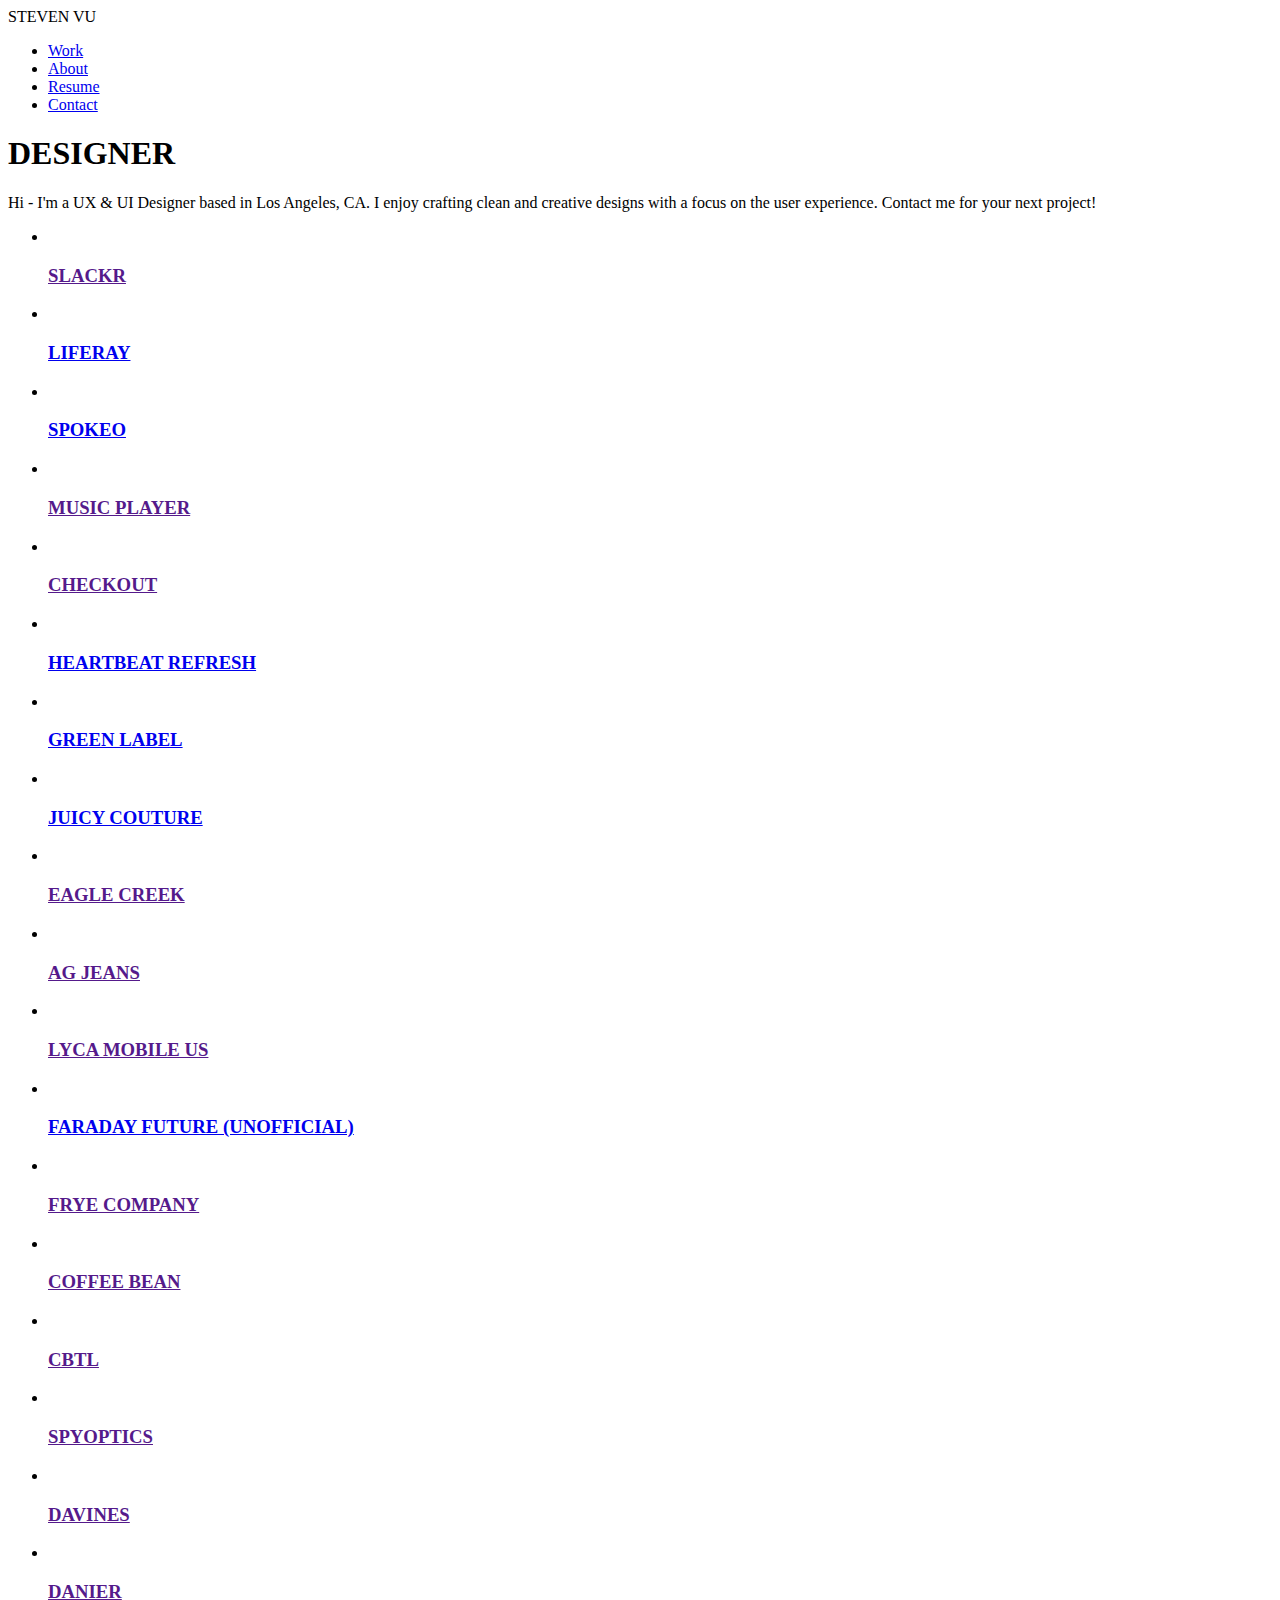
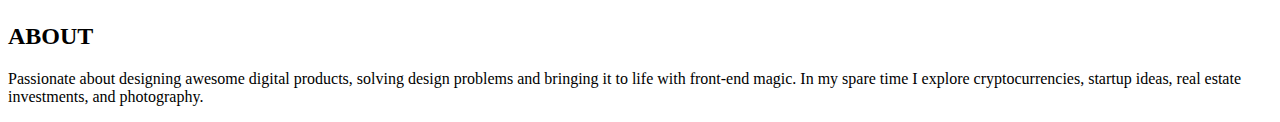
==== index.html @ 827d80be "Create index.html" ====
<!DOCTYPE html>
<html>

<head>
    <title>Steven Vu | Portfolio | Product Designer</title>
    <meta name="viewport" content="width=device-width">
    <link rel="stylesheet" href="css/normalize.css">
    <link rel="stylesheet" href="css/main.css">
    <!-- <link rel="stylesheet" href="less/main.less"> -->
    <link rel="stylesheet" href="https://maxcdn.bootstrapcdn.com/font-awesome/4.6.1/css/font-awesome.min.css">
    <link href="https://fonts.googleapis.com/css?family=Roboto:100,300,400,500,700" rel="stylesheet">
</head>

<body>
    <div class="wrapper container">
        <div id="header-wrap">
            <div class="logo">
                STEVEN VU
            </div>
            <div class="nav-icon">
                <span></span>
            </div>
            <nav>
                <ul>
                    <li><a href="#work" data-title="work">Work</a></li>
                    <li><a href="#about" data-title="about">About</a></li>
                    <li><a href="/StevenVu_Resume.pdf" target="_blank">Resume</a></li>
                    <li><a href="mailto:stevevu79@gmail.com?Subject=Hello">Contact</a></li>

                </ul>
            </nav>
        </div>
        <div id="intro" class="container">
            <div class="intro-wrapper">
                <div class="intro-text">
                    <h1 class="animated-delay fadeInDown">DESIGNER</h1>
                    <p class="animated-delay fadeInUp">Hi - I'm a UX & UI Designer based in Los Angeles, CA. I enjoy crafting clean and creative designs with a focus on the user experience. Contact me for your next project!</p>
                </div>
            </div>
        </div>
        <div id="work" class="container">
            <ul class="work-list">
              <li>
                  <a href="" data-client="SLACKR" data-work="UI CHALLENGE | LOGIN SCREEN" data-image="slackr" data-imagetype="jpg"><img src="http://stevenvu.com/images/thumb-slackr.jpg" alt="">
                      <div class="work-tint">

                          <div class="work-info">
                              <h3>SLACKR</h3>
                          </div>
                      </div>

                  </a>
              </li>
              <li>
                  <a href="#" data-client="ADMIN UI" data-work="UI CHALLENGE | ADMIN" data-image="liferay-ui" data-imagetype="jpg"><img src="http://stevenvu.com/images/thumb-liferay-ui.jpg" alt="">
                      <div class="work-tint">

                          <div class="work-info">
                              <h3>LIFERAY</h3>
                          </div>
                      </div>

                  </a>
              </li>
              <li>
                  <a href="#" data-client="SPOKEO PROTOTYPE" data-work="UI CHALLENGE | PROTOTYPE" data-image="Spokeo" data-imagetype="gif"><img src="http://stevenvu.com/images/thumb-spokeo.jpg" alt="">
                      <div class="work-tint">

                          <div class="work-info">
                              <h3>SPOKEO</h3>
                          </div>
                      </div>

                  </a>
              </li>

              <li>
                  <a href="" data-client="MUSIC PLAYER" data-work="UI CHALLENGE | MUSIC PLAYER" data-image="musicplayer" data-imagetype="png"><img src="http://stevenvu.com/images/thumb-musicplayer.jpg" alt="">
                      <div class="work-tint">

                          <div class="work-info">
                              <h3>MUSIC PLAYER</h3>
                          </div>
                      </div>

                  </a>
              </li>
              <li>
                  <a href="" data-client="CHECKOUT" data-work="UI CHALLENGE | CHECKOUT" data-image="checkout" data-imagetype="png"><img src="http://stevenvu.com/images/thumb-checkout.jpg" alt="">
                      <div class="work-tint">

                          <div class="work-info">
                              <h3>CHECKOUT</h3>
                          </div>
                      </div>

                  </a>
              </li>
              <li>
                  <a href="#" data-client="HEARTBEAT PROTOTYPE" data-work="UI | HEARTBEAT REFRESH" data-image="hart" data-imagetype="gif"><img src="http://stevenvu.com/images/thumb-hart.jpg" alt="">
                      <div class="work-tint">

                          <div class="work-info">
                              <h3>HEARTBEAT REFRESH</h3>
                          </div>
                      </div>

                  </a>
              </li>
              <li>
                  <a href="#" data-client="GREEN LABEL" data-work="USER EXPERIENCE | WEB DESIGN" data-image="greenlabel" data-imagetype="jpg"><img src="http://stevenvu.com/images/thumb-green-label.jpg" alt="">
                      <div class="work-tint">

                          <div class="work-info">
                              <h3>GREEN LABEL</h3>
                          </div>
                      </div>

                  </a>
              </li>
              <li>
                  <a href="#" data-client="JUICY COUTURE" data-work="USER EXPERIENCE | VISUAL DESIGN" data-image="jctr" data-imagetype="jpg"><img src="http://stevenvu.com/images/thumb-jctr.jpg" alt="">
                      <div class="work-tint">

                          <div class="work-info">
                              <h3>JUICY COUTURE</h3>
                          </div>
                      </div>

                  </a>
              </li>

              <li>
                  <a href="" data-client="EAGLE CREEK" data-work="UX/UI PRODUCT PAGE REDESIGN" data-image="eaglecreek" data-imagetype="png"><img src="http://stevenvu.com/images/thumb-eaglecreek.jpg" alt="">
                      <div class="work-tint">

                          <div class="work-info">
                              <h3>EAGLE CREEK</h3>
                          </div>
                      </div>

                  </a>
              </li>
              <li>
                  <a href="" data-client="AG JEANS" data-work="USER EXPERIENCE | WEB DESIGN" data-image="agjeans" data-imagetype="jpg"><img src="http://stevenvu.com/images/thumb-agjn.jpg" alt="">
                      <div class="work-tint">

                          <div class="work-info">
                              <h3>AG JEANS</h3>
                          </div>
                      </div>

                  </a>
              </li>


              <li>
                  <a href="" data-client="LYCA MOBILE US" data-work="COLLAB DESIGN AND BRANDING" data-image="lyca" data-imagetype="jpg"><img src="http://stevenvu.com/images/thumb-lyca.jpg" alt="">
                      <div class="work-tint">

                          <div class="work-info">
                              <h3>LYCA MOBILE US</h3>
                          </div>
                      </div>

                  </a>
              </li>


                <li>
                    <a href="#" data-client="FARADAY FUTURE (UNOFFICIAL)" data-work="LANDING PAGE DESIGN CONCEPT | FOR FUN" data-image="faraday" data-imagetype="jpg"><img src="http://stevenvu.com/images/thumb-faraday.jpg" alt="">
                        <div class="work-tint">

                            <div class="work-info">
                                <h3>FARADAY FUTURE (UNOFFICIAL)</h3>
                            </div>
                        </div>

                    </a>
                </li>

                <li>
                    <a href="" data-client="FRYE COMPANY" data-work="UX | RESPONISVE WEB DESIGN" data-image="frye" data-imagetype="jpg"><img src="http://stevenvu.com/images/thumb-frye.jpg" alt="">
                        <div class="work-tint">

                            <div class="work-info">
                                <h3>FRYE COMPANY</h3>
                            </div>
                        </div>

                    </a>
                </li>


                <li>
                    <a href="" data-client="COFFEE BEAN" data-work="DESIGN | FRONT END" data-image="coffeebean" data-imagetype="jpg"><img src="http://stevenvu.com/images/thumb-coffeebean.jpg" alt="">
                        <div class="work-tint">

                            <div class="work-info">
                                <h3>COFFEE BEAN</h3>
                            </div>
                        </div>

                    </a>
                </li>
                <li>
                    <a href="" data-client="CBTL" data-work="DESIGN | FRONT END" data-image="cbtl" data-imagetype="jpg"><img src="http://stevenvu.com/images/thumb-cbtl.jpg" alt="">
                        <div class="work-tint">

                            <div class="work-info">
                                <h3>CBTL</h3>
                            </div>
                        </div>

                    </a>
                </li>
                <li>
                    <a href="" data-client="SPYOPTICS" data-work="USER EXPERIENCE | WEB DESIGN" data-image="spyoptics" data-imagetype="jpg"><img src="http://stevenvu.com/images/thumb-spyoptics.jpg" alt="">
                        <div class="work-tint">

                            <div class="work-info">
                                <h3>SPYOPTICS</h3>
                            </div>
                        </div>

                    </a>
                </li>
                <li>
                    <a href="" data-client="DAVINES" data-work="VISUAL WEB DESIGN" data-image="dani" data-imagetype="jpg"><img src="http://stevenvu.com/images/thumb-dani.jpg" alt="">
                        <div class="work-tint">

                            <div class="work-info">
                                <h3>DAVINES</h3>
                            </div>
                        </div>

                    </a>
                </li>
                <li>
                    <a href="" data-client="DANIER" data-work="USER EXPERIENCE | WEB DESIGN" data-image="davi" data-imagetype="jpg"><img src="http://stevenvu.com/images/thumb-davi.jpg" alt="">
                        <div class="work-tint">

                            <div class="work-info">
                                <h3>DANIER</h3>
                            </div>
                        </div>

                    </a>
                </li>

                <!-- <li>
                    <a href="" data-client="VESTAL" data-work="WEB DESIGN" data-image="vestal" data-imagetype="jpg"><img src="http://stevenvu.com/images/thumb-vestal.jpg" alt="">
                        <div class="work-tint">

                            <div class="work-info">
                                <h3>VESTAL WATCH</h3>
                            </div>
                        </div>

                    </a>
                </li>
                <li>
                    <a href="" data-client="UMBRA" data-work="WEB DESIGN" data-image="umbra" data-imagetype="jpg"><img src="http://stevenvu.com/images/thumb-umbra.jpg" alt="">
                        <div class="work-tint">

                            <div class="work-info">
                                <h3>UMBRA</h3>
                            </div>
                        </div>

                    </a>
                </li> -->



            </ul>
        </div>
        <div class="clear"></div>
        <div id="about" class="container">

            <div class="about-text">
                <h2>ABOUT</h2>
                <p>Passionate about designing awesome digital products, solving design problems and bringing it to life with front-end magic. In my spare time I explore cryptocurrencies, startup ideas, real estate investments, and photography.</p>
            </div>


        </div>
        <!-- <div class="unicorn">
            <div class="design">
              <ul>
                  <li>Photoshop</li>
                  <li>Illustrator</li>
                  <li>UX / UI Design</li>
                  <li>Wireframe</li>
                  <li>Visual Design</li>
                  <li>Prototyping</li>
              </ul>
            </div>
            <div class="frontend">
              <ul>
                  <li>HTML</li>
                  <li>CSS / LESS</li>
                  <li>JQUERY</li>
                  <li>Bootstrap</li>
                  <li>Github Desktop</li>
                  <li>Prototyping</li>
              </ul>
            </div>

        </div> -->







    <!-- <div class="action-button">
       <a href=""><span></span></a>
       <div class="action-tool animated bounceInUp">
         <p>Say Hello</p>
         <form action="https://formspree.io/stevevu79@gmail.com"
              method="POST">
            <input type="text" name="name" placeholder="Your Name">
            <input type="email" name="_replyto" placeholder="Your Email">
            <textarea name="message" rows="8" cols="40"></textarea>
            <input type="submit" value="Send">
        </form>
       </div>
    </div> -->


    </div>

    <!-- <div class="work-overlay animated clearfix">
      <div class="close">
        <span></span>
      </div>
      <div class="wrapper">
        <div class="content">
          <h2>GREEN LABEL</h2>
          <p>USER EXPERIENCE | WEB DESIGN </p>
        </div>
        <div class="the-works">
          <img src="http://stevenvu.com/images/greenlabel.jpg">
        </div>
      </div>
    </div> -->

    <script type="text/javascript" src="https://code.jquery.com/jquery-1.12.0.min.js"></script>
    <script src="js/main.js" charset="utf-8"></script>
</body>

</html>
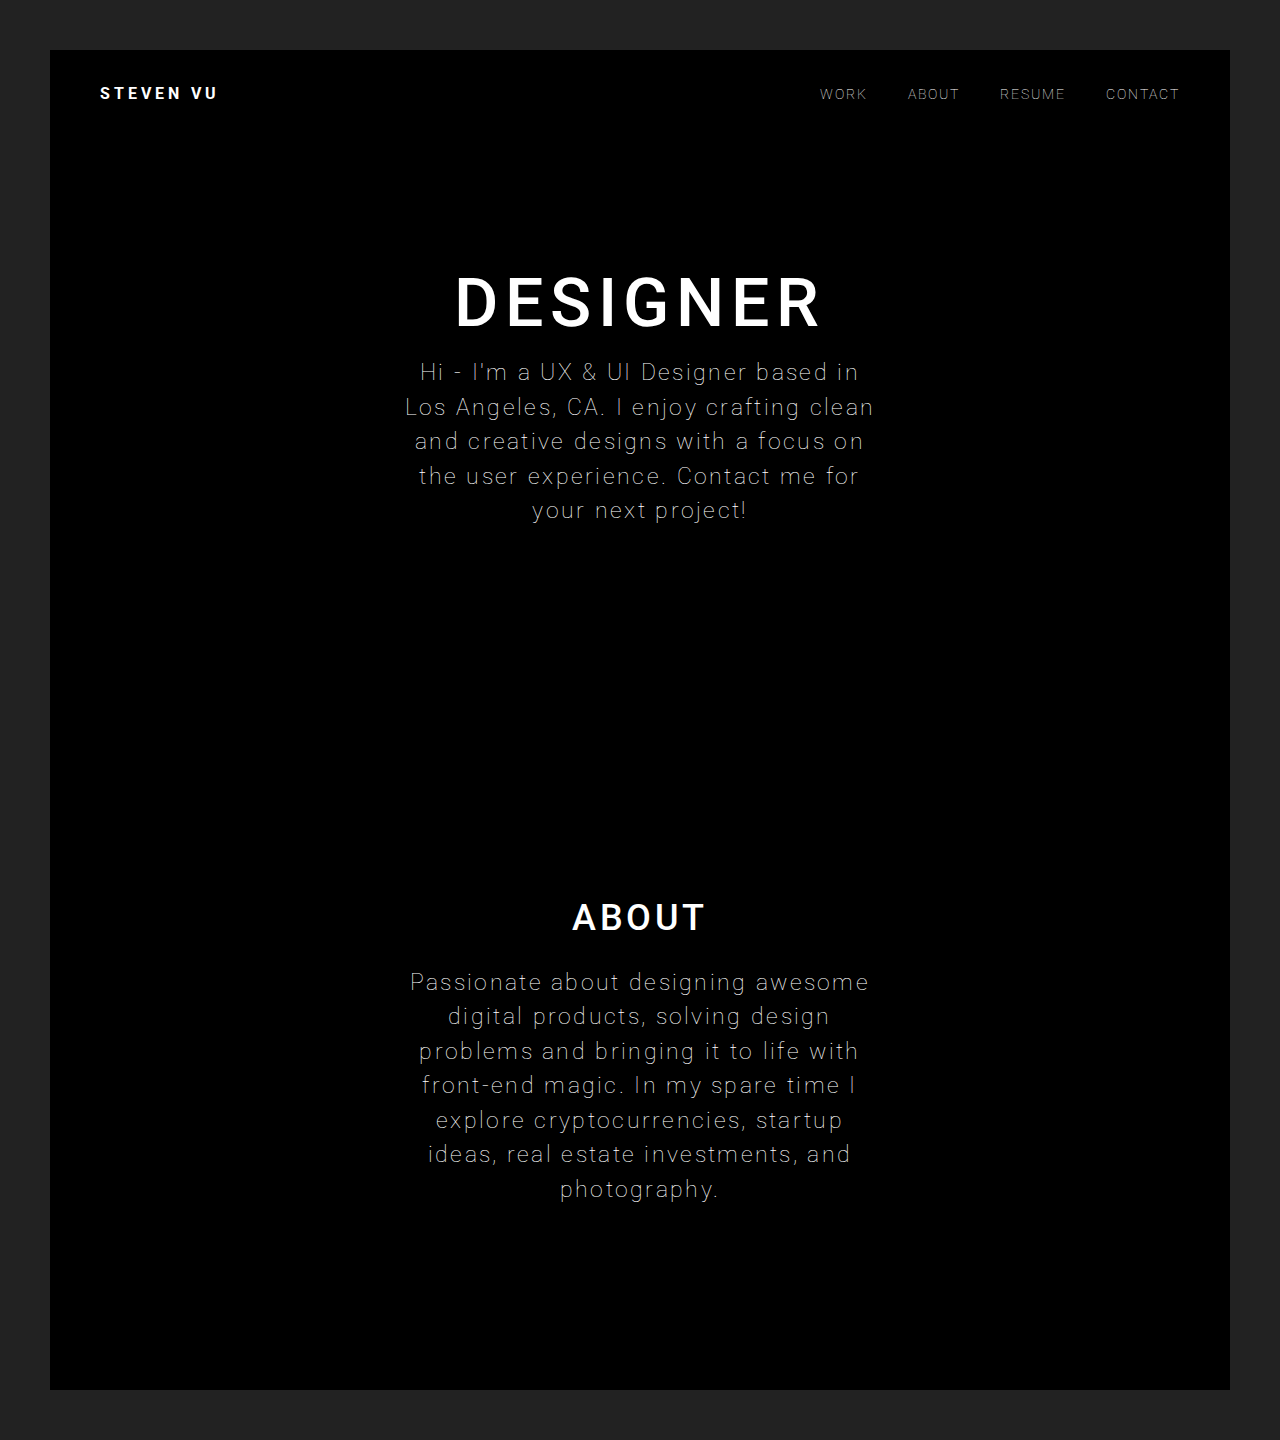
==== commit a8a3a69b: "fix typo" ====
--- a/index.html
+++ b/index.html
@@ -41,7 +41,7 @@
         <div id="work" class="container">
             <ul class="work-list">
               <li>
-                  <a href="" data-client="SLACKR" data-work="UI CHALLENGE | LOGIN SCREEN" data-image="slackr" data-imagetype="jpg"><img src="http://stevenvu.com/images/thumb-slackr.jpg" alt="">
+                  <a href="" data-client="SLACKR" data-work="UI CHALLENGE | LOGIN SCREEN" data-image="slackr" data-imagetype="jpg"><img src="https://www.stevenvu.com/images/thumb-slackr.jpg" alt="">
                       <div class="work-tint">
 
                           <div class="work-info">
@@ -52,7 +52,7 @@
                   </a>
               </li>
               <li>
-                  <a href="#" data-client="ADMIN UI" data-work="UI CHALLENGE | ADMIN" data-image="liferay-ui" data-imagetype="jpg"><img src="http://stevenvu.com/images/thumb-liferay-ui.jpg" alt="">
+                  <a href="#" data-client="ADMIN UI" data-work="UI CHALLENGE | ADMIN" data-image="liferay-ui" data-imagetype="jpg"><img src="https://www.stevenvu.com/images/thumb-liferay-ui.jpg" alt="">
                       <div class="work-tint">
 
                           <div class="work-info">
@@ -63,7 +63,7 @@
                   </a>
               </li>
               <li>
-                  <a href="#" data-client="SPOKEO PROTOTYPE" data-work="UI CHALLENGE | PROTOTYPE" data-image="Spokeo" data-imagetype="gif"><img src="http://stevenvu.com/images/thumb-spokeo.jpg" alt="">
+                  <a href="#" data-client="SPOKEO PROTOTYPE" data-work="UI CHALLENGE | PROTOTYPE" data-image="Spokeo" data-imagetype="gif"><img src="https://www.stevenvu.com/images/thumb-spokeo.jpg" alt="">
                       <div class="work-tint">
 
                           <div class="work-info">
@@ -75,7 +75,7 @@
               </li>
 
               <li>
-                  <a href="" data-client="MUSIC PLAYER" data-work="UI CHALLENGE | MUSIC PLAYER" data-image="musicplayer" data-imagetype="png"><img src="http://stevenvu.com/images/thumb-musicplayer.jpg" alt="">
+                  <a href="" data-client="MUSIC PLAYER" data-work="UI CHALLENGE | MUSIC PLAYER" data-image="musicplayer" data-imagetype="png"><img src="https://www.stevenvu.com/images/thumb-musicplayer.jpg" alt="">
                       <div class="work-tint">
 
                           <div class="work-info">
@@ -86,7 +86,7 @@
                   </a>
               </li>
               <li>
-                  <a href="" data-client="CHECKOUT" data-work="UI CHALLENGE | CHECKOUT" data-image="checkout" data-imagetype="png"><img src="http://stevenvu.com/images/thumb-checkout.jpg" alt="">
+                  <a href="" data-client="CHECKOUT" data-work="UI CHALLENGE | CHECKOUT" data-image="checkout" data-imagetype="png"><img src="https://www.stevenvu.com/images/thumb-checkout.jpg" alt="">
                       <div class="work-tint">
 
                           <div class="work-info">
@@ -97,7 +97,7 @@
                   </a>
               </li>
               <li>
-                  <a href="#" data-client="HEARTBEAT PROTOTYPE" data-work="UI | HEARTBEAT REFRESH" data-image="hart" data-imagetype="gif"><img src="http://stevenvu.com/images/thumb-hart.jpg" alt="">
+                  <a href="#" data-client="HEARTBEAT PROTOTYPE" data-work="UI | HEARTBEAT REFRESH" data-image="hart" data-imagetype="gif"><img src="https://www.stevenvu.com/images/thumb-hart.jpg" alt="">
                       <div class="work-tint">
 
                           <div class="work-info">
@@ -108,7 +108,7 @@
                   </a>
               </li>
               <li>
-                  <a href="#" data-client="GREEN LABEL" data-work="USER EXPERIENCE | WEB DESIGN" data-image="greenlabel" data-imagetype="jpg"><img src="http://stevenvu.com/images/thumb-green-label.jpg" alt="">
+                  <a href="#" data-client="GREEN LABEL" data-work="USER EXPERIENCE | WEB DESIGN" data-image="greenlabel" data-imagetype="jpg"><img src="https://www.stevenvu.com/images/thumb-green-label.jpg" alt="">
                       <div class="work-tint">
 
                           <div class="work-info">
@@ -119,7 +119,7 @@
                   </a>
               </li>
               <li>
-                  <a href="#" data-client="JUICY COUTURE" data-work="USER EXPERIENCE | VISUAL DESIGN" data-image="jctr" data-imagetype="jpg"><img src="http://stevenvu.com/images/thumb-jctr.jpg" alt="">
+                  <a href="#" data-client="JUICY COUTURE" data-work="USER EXPERIENCE | VISUAL DESIGN" data-image="jctr" data-imagetype="jpg"><img src="https://www.stevenvu.com/images/thumb-jctr.jpg" alt="">
                       <div class="work-tint">
 
                           <div class="work-info">
@@ -131,7 +131,7 @@
               </li>
 
               <li>
-                  <a href="" data-client="EAGLE CREEK" data-work="UX/UI PRODUCT PAGE REDESIGN" data-image="eaglecreek" data-imagetype="png"><img src="http://stevenvu.com/images/thumb-eaglecreek.jpg" alt="">
+                  <a href="" data-client="EAGLE CREEK" data-work="UX/UI PRODUCT PAGE REDESIGN" data-image="eaglecreek" data-imagetype="png"><img src="https://www.stevenvu.com/images/thumb-eaglecreek.jpg" alt="">
                       <div class="work-tint">
 
                           <div class="work-info">
@@ -142,7 +142,7 @@
                   </a>
               </li>
               <li>
-                  <a href="" data-client="AG JEANS" data-work="USER EXPERIENCE | WEB DESIGN" data-image="agjeans" data-imagetype="jpg"><img src="http://stevenvu.com/images/thumb-agjn.jpg" alt="">
+                  <a href="" data-client="AG JEANS" data-work="USER EXPERIENCE | WEB DESIGN" data-image="agjeans" data-imagetype="jpg"><img src="https://www.stevenvu.com/images/thumb-agjn.jpg" alt="">
                       <div class="work-tint">
 
                           <div class="work-info">
@@ -155,7 +155,7 @@
 
 
               <li>
-                  <a href="" data-client="LYCA MOBILE US" data-work="COLLAB DESIGN AND BRANDING" data-image="lyca" data-imagetype="jpg"><img src="http://stevenvu.com/images/thumb-lyca.jpg" alt="">
+                  <a href="" data-client="LYCA MOBILE US" data-work="COLLAB DESIGN AND BRANDING" data-image="lyca" data-imagetype="jpg"><img src="https://www.stevenvu.com/images/thumb-lyca.jpg" alt="">
                       <div class="work-tint">
 
                           <div class="work-info">
@@ -168,7 +168,7 @@
 
 
                 <li>
-                    <a href="#" data-client="FARADAY FUTURE (UNOFFICIAL)" data-work="LANDING PAGE DESIGN CONCEPT | FOR FUN" data-image="faraday" data-imagetype="jpg"><img src="http://stevenvu.com/images/thumb-faraday.jpg" alt="">
+                    <a href="#" data-client="FARADAY FUTURE (UNOFFICIAL)" data-work="LANDING PAGE DESIGN CONCEPT | FOR FUN" data-image="faraday" data-imagetype="jpg"><img src="https://www.stevenvu.com/images/thumb-faraday.jpg" alt="">
                         <div class="work-tint">
 
                             <div class="work-info">
@@ -180,7 +180,7 @@
                 </li>
 
                 <li>
-                    <a href="" data-client="FRYE COMPANY" data-work="UX | RESPONISVE WEB DESIGN" data-image="frye" data-imagetype="jpg"><img src="http://stevenvu.com/images/thumb-frye.jpg" alt="">
+                    <a href="" data-client="FRYE COMPANY" data-work="UX | RESPONISVE WEB DESIGN" data-image="frye" data-imagetype="jpg"><img src="https://www.stevenvu.com/images/thumb-frye.jpg" alt="">
                         <div class="work-tint">
 
                             <div class="work-info">
@@ -193,7 +193,7 @@
 
 
                 <li>
-                    <a href="" data-client="COFFEE BEAN" data-work="DESIGN | FRONT END" data-image="coffeebean" data-imagetype="jpg"><img src="http://stevenvu.com/images/thumb-coffeebean.jpg" alt="">
+                    <a href="" data-client="COFFEE BEAN" data-work="DESIGN | FRONT END" data-image="coffeebean" data-imagetype="jpg"><img src="https://www.stevenvu.com/images/thumb-coffeebean.jpg" alt="">
                         <div class="work-tint">
 
                             <div class="work-info">
@@ -204,7 +204,7 @@
                     </a>
                 </li>
                 <li>
-                    <a href="" data-client="CBTL" data-work="DESIGN | FRONT END" data-image="cbtl" data-imagetype="jpg"><img src="http://stevenvu.com/images/thumb-cbtl.jpg" alt="">
+                    <a href="" data-client="CBTL" data-work="DESIGN | FRONT END" data-image="cbtl" data-imagetype="jpg"><img src="https://www.stevenvu.com/images/thumb-cbtl.jpg" alt="">
                         <div class="work-tint">
 
                             <div class="work-info">
@@ -215,7 +215,7 @@
                     </a>
                 </li>
                 <li>
-                    <a href="" data-client="SPYOPTICS" data-work="USER EXPERIENCE | WEB DESIGN" data-image="spyoptics" data-imagetype="jpg"><img src="http://stevenvu.com/images/thumb-spyoptics.jpg" alt="">
+                    <a href="" data-client="SPYOPTICS" data-work="USER EXPERIENCE | WEB DESIGN" data-image="spyoptics" data-imagetype="jpg"><img src="https://www.stevenvu.com/images/thumb-spyoptics.jpg" alt="">
                         <div class="work-tint">
 
                             <div class="work-info">
@@ -226,7 +226,7 @@
                     </a>
                 </li>
                 <li>
-                    <a href="" data-client="DAVINES" data-work="VISUAL WEB DESIGN" data-image="dani" data-imagetype="jpg"><img src="http://stevenvu.com/images/thumb-dani.jpg" alt="">
+                    <a href="" data-client="DAVINES" data-work="VISUAL WEB DESIGN" data-image="dani" data-imagetype="jpg"><img src="https://www.stevenvu.com/images/thumb-dani.jpg" alt="">
                         <div class="work-tint">
 
                             <div class="work-info">
@@ -237,7 +237,7 @@
                     </a>
                 </li>
                 <li>
-                    <a href="" data-client="DANIER" data-work="USER EXPERIENCE | WEB DESIGN" data-image="davi" data-imagetype="jpg"><img src="http://stevenvu.com/images/thumb-davi.jpg" alt="">
+                    <a href="" data-client="DANIER" data-work="USER EXPERIENCE | WEB DESIGN" data-image="davi" data-imagetype="jpg"><img src="https://www.stevenvu.com/images/thumb-davi.jpg" alt="">
                         <div class="work-tint">
 
                             <div class="work-info">
@@ -249,7 +249,7 @@
                 </li>
 
                 <!-- <li>
-                    <a href="" data-client="VESTAL" data-work="WEB DESIGN" data-image="vestal" data-imagetype="jpg"><img src="http://stevenvu.com/images/thumb-vestal.jpg" alt="">
+                    <a href="" data-client="VESTAL" data-work="WEB DESIGN" data-image="vestal" data-imagetype="jpg"><img src="https://www.stevenvu.com/images/thumb-vestal.jpg" alt="">
                         <div class="work-tint">
 
                             <div class="work-info">
@@ -260,7 +260,7 @@
                     </a>
                 </li>
                 <li>
-                    <a href="" data-client="UMBRA" data-work="WEB DESIGN" data-image="umbra" data-imagetype="jpg"><img src="http://stevenvu.com/images/thumb-umbra.jpg" alt="">
+                    <a href="" data-client="UMBRA" data-work="WEB DESIGN" data-image="umbra" data-imagetype="jpg"><img src="https://www.stevenvu.com/images/thumb-umbra.jpg" alt="">
                         <div class="work-tint">
 
                             <div class="work-info">
@@ -342,7 +342,7 @@
           <p>USER EXPERIENCE | WEB DESIGN </p>
         </div>
         <div class="the-works">
-          <img src="http://stevenvu.com/images/greenlabel.jpg">
+          <img src="https://www.stevenvu.com/images/greenlabel.jpg">
         </div>
       </div>
     </div> -->
--- a/css/main.css
+++ b/css/main.css
@@ -0,0 +1,20 @@
+*{box-sizing:border-box}body{background-color:#222222;color:#ffffff;font-family:'Roboto',Arial,Helvetica,sans-serif;font-size:16px;line-height:1.8em;padding:50px;font-weight:100;position:relative}a{color:#ffffff;text-decoration:none}a:hover{color:#eeeeee}h1{font-size:68px;font-weight:500;line-height:1.1;margin:10px 0;letter-spacing:.1em}h2{font-size:36px;font-weight:500;line-height:1;letter-spacing:.1em}h3{font-size:16;font-weight:500;line-height:1.1;margin:0;letter-spacing:.2em}p{font-size:23px;line-height:1.5em;letter-spacing:.1em;margin:15px 0}hr{width:75px;margin:30px auto}img{border:none;width:100%}ul,ul li{list-style:none;margin:0;padding:0;font-size:14px}.wrapper{background-color:#000000;margin:0 auto;padding:0;position:relative;overflow:hidden}.container{max-width:1600px;width:100%}.clearfix:before,.clearfix:after,.container::before,.container::after{content:" ";display:table}.clearfix:after,.container::after{clear:both}#header-wrap{height:80px;padding:30px 0;position:absolute;top:0;width:100%;z-index:99999}.logo{float:left;font-weight:700;letter-spacing:4px;margin-left:50px;z-index:99999;position:relative}nav{float:right;margin-right:50px;z-index:1}nav ul{list-style:none;margin:0;padding:0}nav li{float:left}nav li a{font-size:14px;letter-spacing:2px;padding:0 20px;text-transform:uppercase}nav li:last-child a{padding-right:0}.nav-icon{display:none;float:right;height:50px;margin-right:30px;margin-top:-18px;position:relative;width:30px;z-index:99999}.nav-icon span{-webkit-transition:all .3s ease-in-out;background-color:white;bottom:50%;content:" ";display:block;height:3px;position:relative;top:50%;transition:all .3s ease-in-out;width:100%}.nav-icon span::before{background-color:white;content:" ";display:block;height:3px;position:relative;top:10px;transition:all .3s ease-in-out;-webkit-transition:all .3s ease-in-out;width:100%}.nav-icon span::after{-webkit-transition:all .3s ease-in-out;background-color:white;content:" ";display:block;height:3px;position:relative;top:-12px;transition:all .3s ease-in-out;width:100%}.nav-icon.is-open span{background-color:transparent}.nav-icon.is-open span::before{top:0;transform-origin:center;transform:rotate(45deg)}.nav-icon.is-open span::after{top:-3px;transform-origin:center;transform:rotate(-45deg)}#intro{height:700px;background-attachment:fixed;width:100%;position:relative;display:table}@media only screen and (max-width: 480px){#intro{height:400px}}#intro .intro-wrapper{display:table-cell;vertical-align:middle}#intro .intro-wrapper .intro-text{display:block;max-width:40%;margin:0 auto;text-align:center}@media only screen and (max-width: 480px){#intro .intro-wrapper .intro-text h1{font-size:18px;font-weight:500;letter-spacing:.2em}}@media only screen and (max-width: 480px){#intro .intro-wrapper .intro-text p{font-size:12px}}#work .work-list{width:101%}#work .work-list li{width:33.33%;float:left;position:relative}#work .work-list li a{width:100%;text-align:center}#work .work-list li a img{display:block;width:100%;border:0;z-index:9}#work .work-list li a .work-tint{position:absolute;top:0;width:100%;height:100%;transition:all .5s ease-in-out}#work .work-list li a .work-tint .work-info{position:relative;top:50%;width:100%;transform:translateY(-50%);opacity:0;transition:all .5s ease-in-out}@media only screen and (max-width: 480px){#work .work-list li a .work-tint .work-info h3{font-size:14px}}#work .work-list li a:hover .work-tint{background-color:rgba(0,0,0,0.6)}#work .work-list li a:hover .work-tint .work-info{opacity:1}.work-list li a:hover .work-tint{background-color:rgba(0,0,0,0.8)}.work-list li a:hover .work-tint .work-info{opacity:1}.work-overlay{position:relative;position:fixed;top:0;left:0;bottom:0;right:0;background-color:#eee;padding:50px;z-index:999999999;display:none;overflow-y:auto}.work-overlay.is-open{display:block}.work-overlay .close{position:relative;position:absolute;top:60px;right:60px;height:50px;width:30px;z-index:99999}@media only screen and (max-width: 480px){.work-overlay .close{right:30px;top:30px}}.work-overlay .close span{-webkit-transition:all .3s ease-in-out;background-color:#222;bottom:50%;content:" ";opacity:0;height:3px;position:relative;top:50%;transition:all .3s ease-in-out;width:100%}.work-overlay .close span::before,.work-overlay .close span::after{background-color:#222;content:" ";display:block;height:3px;position:relative}.work-overlay .close span::before{top:25px;transform-origin:center;transform:rotate(45deg);opacity:1}.work-overlay .close span::after{top:22px;transform-origin:center;transform:rotate(-45deg);opacity:1}.work-overlay .wrapper{box-shadow:none;width:100%;background-color:#eee}.work-overlay .wrapper .content{display:table;vertical-align:middle;text-align:center;margin:30px auto 60px auto;color:#222}.work-overlay .wrapper .the-works{margin:0 auto}.work-overlay .wrapper .the-works img{max-width:auto;width:100%;height:auto;margin:0 auto}.overlay-open{overflow:hidden;text-align:center}#about{margin:120px auto 168px auto}@media only screen and (max-width: 480px){#about{margin:60px auto}}#about .about-text{display:block;max-width:40%;margin:0 auto;text-align:center}@media only screen and (max-width: 480px){#about .about-text{max-width:80%}#about .about-text p{font-size:12px}#about .about-text h2{font-size:18px;font-weight:500;letter-spacing:.2em}}@media only screen and (max-width: 480px){#about{max-width:100%}}.unicorn{display:flex;justify-content:center;align-items:center;align-content:space-around;width:100%;margin-top:80px}@media only screen and (max-width: 480px){.unicorn{flex-wrap:wrap}}.unicorn .design,.unicorn .frontend{margin:0 auto;width:100%;height:100%;padding:80px}.unicorn .design ul,.unicorn .frontend ul{display:block}.unicorn .design ul li,.unicorn .frontend ul li{text-align:center;text-transform:uppercase;padding:15px 10px}@media only screen and (max-width: 480px){.unicorn .design ul li,.unicorn .frontend ul li{font-size:12px;padding:5px}}.unicorn .design{background:linear-gradient(rgba(0,0,0,0.7), rgba(0,0,0,0.7)),url('../images/design-background.jpg') no-repeat center center / cover}.unicorn .frontend{background:linear-gradient(rgba(0,0,0,0.7), rgba(0,0,0,0.7)),url('../images/code-background.jpg') no-repeat center center / cover}.action-button{position:relative;position:fixed;bottom:25px;right:100px}@media only screen and (max-width: 480px){.action-button{right:30px;bottom:30px}}.action-button a{right:100px;width:55px;height:55px;background-color:red;box-shadow:0 2px 5px 0 rgba(0,0,0,0.8);border-radius:50%;text-align:center;display:table;vertical-align:middle}.action-button a span::after{content:"\f0e0 ";display:block;font-family:FontAwesome;line-height:55px}.action-button .action-tool{position:absolute;bottom:70px;right:0;background-color:#222;box-shadow:0 2px 5px 0 rgba(0,0,0,0.8);padding:20px;height:320px;display:none}@media only screen and (max-width: 480px){.action-button .action-tool{right:-30px}}.action-button .action-tool.is-open{display:block}.action-button .action-tool input{width:100%;border:none;margin:5px auto;padding:5px 15px;border-radius:3px}.action-button .action-tool textarea{height:80px;margin:5px auto;border-radius:3px}@media (max-width:768px){body{padding:0}#header-wrap{z-index:999999999}#header-wrap .logo{margin-left:30px}nav{background-color:#222222;margin:0;opacity:0;position:absolute;top:0;transform:translateY(-225px);width:100%}nav ul{margin-top:80px;border-top:1px solid #333}nav li{clear:left;width:100%}nav li a{display:block;padding:10px 0;text-align:center}nav.is-open{display:block;transition:all .2s ease-in-out;transform:translateY(0);opacity:1}.nav-icon{display:block}#intro .intro-wrapper .intro-text{max-width:80%}#work .work-list li{width:50%}}.animated-delay{-webkit-animation-duration:1500ms;animation-duration:1500ms;-webkit-animation-fill-mode:both;animation-fill-mode:both}.animated{-webkit-animation-duration:1s;animation-duration:1s;-webkit-animation-fill-mode:both;animation-fill-mode:both}.animated.infinite{-webkit-animation-iteration-count:infinite;animation-iteration-count:infinite}.animated.hinge{-webkit-animation-duration:2s;animation-duration:2s}.animated.flipOutX,.animated.flipOutY,.animated.bounceIn,.animated.bounceOut{-webkit-animation-duration:.75s;animation-duration:.75s}@keyframes fadeInDown{from{opacity:0;transform:translate3d(0, -100%, 0)}to{opacity:1;transform:none}}.fadeInDown{animation-name:fadeInDown}@keyframes fadeInUp{from{opacity:0;transform:translate3d(0, 100%, 0)}to{opacity:1;transform:none}}.fadeInUp{animation-name:fadeInUp}@keyframes fadeOutDown{from{opacity:1}to{opacity:0;transform:translate3d(0, 100%, 0)}}.fadeOutDown{animation-name:fadeOutDown}
+
+
+/* .wrapper {
+  animation: colorchange 3s;
+  -webkit-animation: colorchange 3s;
+}
+
+@keyframes colorchange
+{
+  0%   {background: #666666;}
+  100% {background: #000000;}
+}
+
+@-webkit-keyframes colorchange
+{
+  0%   {background: #666666;}
+  100% {background: #000000;}
+} */
+/* background:linear-gradient(rgba(0,0,0,0.7), rgba(0,0,0,0.7)),url('../images/intro-background.jpg') no-repeat center center / cover;*/
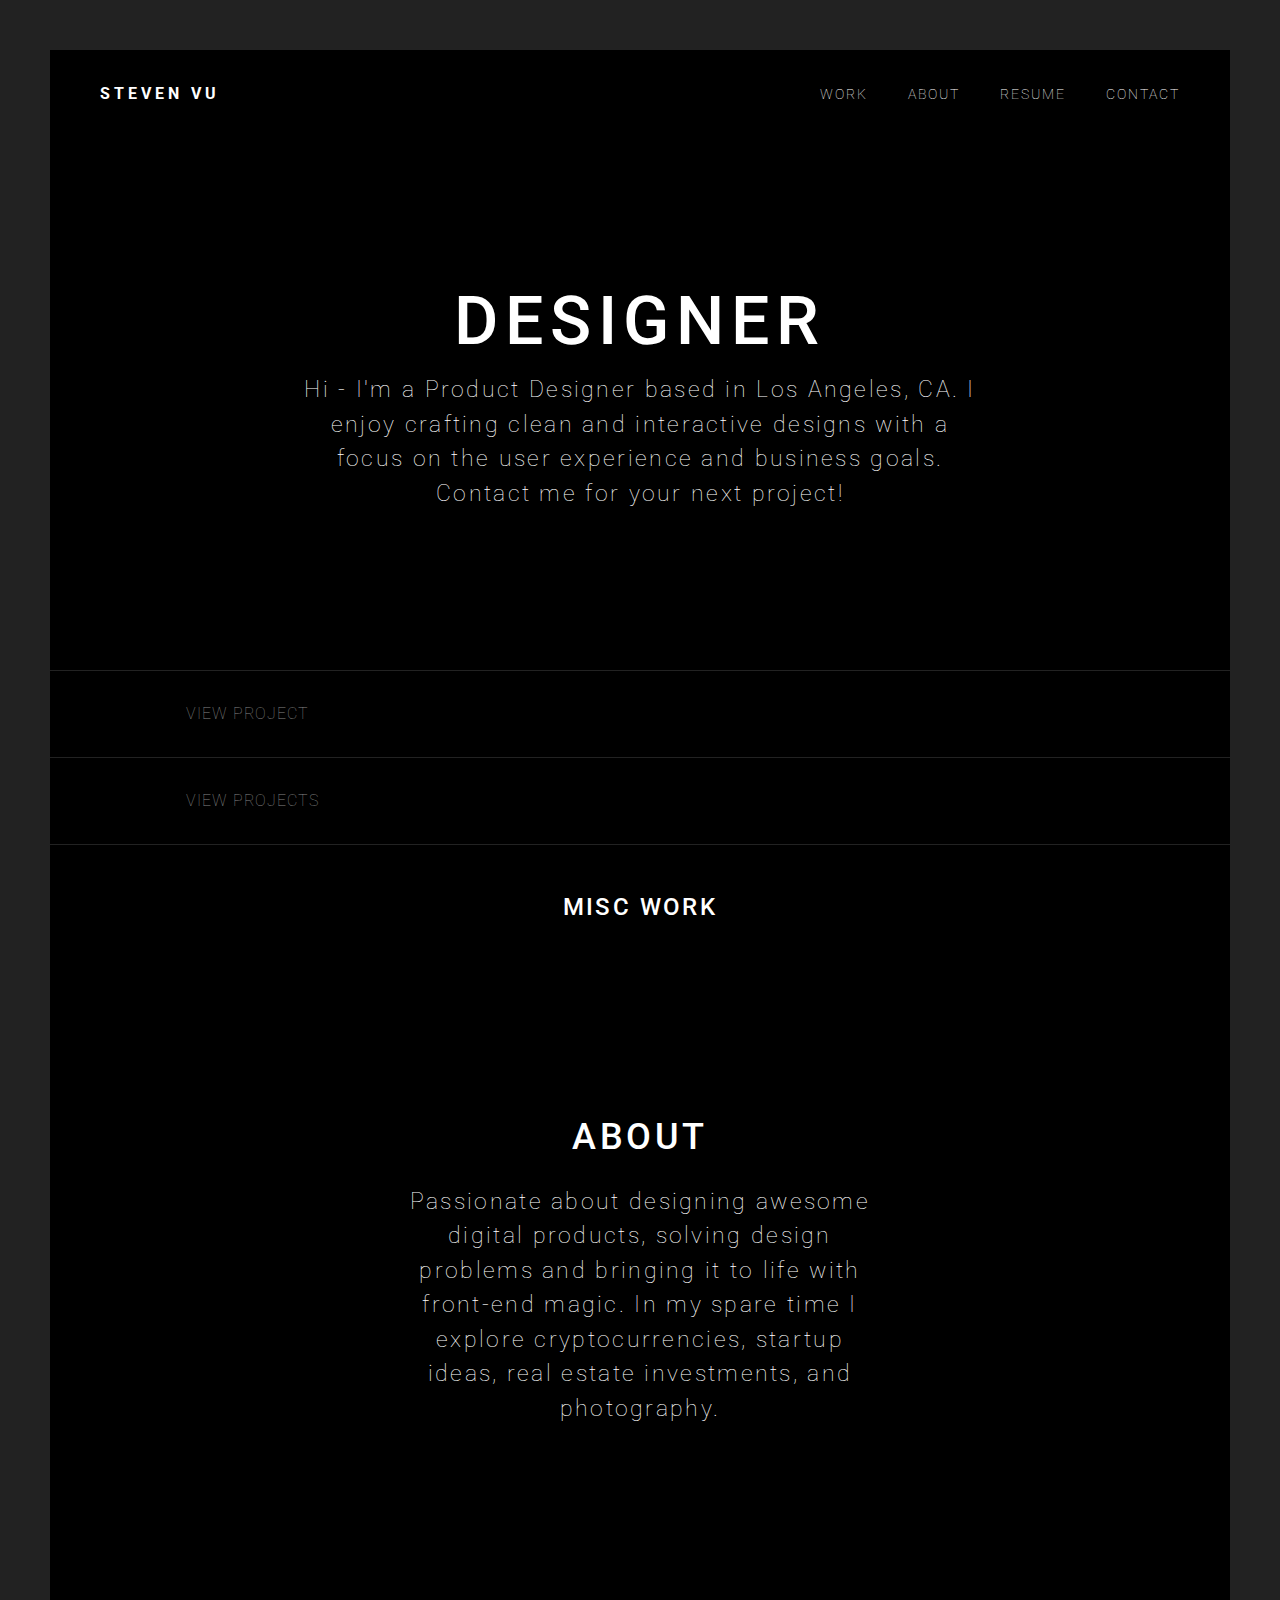
==== commit 3a853b3d: "shop tab messaging" ====
--- a/index.html
+++ b/index.html
@@ -22,9 +22,9 @@
             </div>
             <nav>
                 <ul>
-                    <li><a href="#work" data-title="work">Work</a></li>
+                    <li><a href="#workmain" data-title="workmain">Work</a></li>
                     <li><a href="#about" data-title="about">About</a></li>
-                    <li><a href="/StevenVu_Resume.pdf" target="_blank">Resume</a></li>
+                    <li><a href="/StevenVu_Resume_2020.pdf" target="_blank">Resume</a></li>
                     <li><a href="mailto:stevevu79@gmail.com?Subject=Hello">Contact</a></li>
 
                 </ul>
@@ -34,11 +34,40 @@
             <div class="intro-wrapper">
                 <div class="intro-text">
                     <h1 class="animated-delay fadeInDown">DESIGNER</h1>
-                    <p class="animated-delay fadeInUp">Hi - I'm a UX & UI Designer based in Los Angeles, CA. I enjoy crafting clean and creative designs with a focus on the user experience. Contact me for your next project!</p>
-                </div>
-            </div>
+                    <p class="animated-delay fadeInUp">Hi - I'm a Product Designer based in Los Angeles, CA. I enjoy crafting clean and interactive designs with a focus on the user experience and business goals. Contact me for your next project!</p>
+                </div>
+            </div>
+        </div>
+        <div id="workmain" class="featured">
+            <a href="/ftv-app.html" class="featured-link">
+            <div class="featured-container">
+                <div class="work-content">
+                    <img src="/images/fff-tv-logo.png" alt="">
+                    <p>View Project</p>
+
+                </div>
+                <div class="work-img">
+                    <img src="images/ffftv-work.jpg" alt="">
+                </div>
+            </div>
+        </a>
+        </div>
+        <div class="featured ffftv">
+            <a href="/fff-projects.html" class="featured-link">
+            <div class="featured-container">
+                <div class="work-content">
+                    <img src="/images/fff-logo.png" alt="">
+                    <p>View Projects</p>
+
+                </div>
+                <div class="work-img">
+                    <img src="images/fff-shop-work.png" alt="">
+                </div>
+            </div>
+        </a>
         </div>
         <div id="work" class="container">
+            <div class="misc"><h2>MISC WORK</h2></div>
             <ul class="work-list">
               <li>
                   <a href="" data-client="SLACKR" data-work="UI CHALLENGE | LOGIN SCREEN" data-image="slackr" data-imagetype="jpg"><img src="https://www.stevenvu.com/images/thumb-slackr.jpg" alt="">
--- a/css/main.css
+++ b/css/main.css
@@ -1,5 +1,620 @@
-*{box-sizing:border-box}body{background-color:#222222;color:#ffffff;font-family:'Roboto',Arial,Helvetica,sans-serif;font-size:16px;line-height:1.8em;padding:50px;font-weight:100;position:relative}a{color:#ffffff;text-decoration:none}a:hover{color:#eeeeee}h1{font-size:68px;font-weight:500;line-height:1.1;margin:10px 0;letter-spacing:.1em}h2{font-size:36px;font-weight:500;line-height:1;letter-spacing:.1em}h3{font-size:16;font-weight:500;line-height:1.1;margin:0;letter-spacing:.2em}p{font-size:23px;line-height:1.5em;letter-spacing:.1em;margin:15px 0}hr{width:75px;margin:30px auto}img{border:none;width:100%}ul,ul li{list-style:none;margin:0;padding:0;font-size:14px}.wrapper{background-color:#000000;margin:0 auto;padding:0;position:relative;overflow:hidden}.container{max-width:1600px;width:100%}.clearfix:before,.clearfix:after,.container::before,.container::after{content:" ";display:table}.clearfix:after,.container::after{clear:both}#header-wrap{height:80px;padding:30px 0;position:absolute;top:0;width:100%;z-index:99999}.logo{float:left;font-weight:700;letter-spacing:4px;margin-left:50px;z-index:99999;position:relative}nav{float:right;margin-right:50px;z-index:1}nav ul{list-style:none;margin:0;padding:0}nav li{float:left}nav li a{font-size:14px;letter-spacing:2px;padding:0 20px;text-transform:uppercase}nav li:last-child a{padding-right:0}.nav-icon{display:none;float:right;height:50px;margin-right:30px;margin-top:-18px;position:relative;width:30px;z-index:99999}.nav-icon span{-webkit-transition:all .3s ease-in-out;background-color:white;bottom:50%;content:" ";display:block;height:3px;position:relative;top:50%;transition:all .3s ease-in-out;width:100%}.nav-icon span::before{background-color:white;content:" ";display:block;height:3px;position:relative;top:10px;transition:all .3s ease-in-out;-webkit-transition:all .3s ease-in-out;width:100%}.nav-icon span::after{-webkit-transition:all .3s ease-in-out;background-color:white;content:" ";display:block;height:3px;position:relative;top:-12px;transition:all .3s ease-in-out;width:100%}.nav-icon.is-open span{background-color:transparent}.nav-icon.is-open span::before{top:0;transform-origin:center;transform:rotate(45deg)}.nav-icon.is-open span::after{top:-3px;transform-origin:center;transform:rotate(-45deg)}#intro{height:700px;background-attachment:fixed;width:100%;position:relative;display:table}@media only screen and (max-width: 480px){#intro{height:400px}}#intro .intro-wrapper{display:table-cell;vertical-align:middle}#intro .intro-wrapper .intro-text{display:block;max-width:40%;margin:0 auto;text-align:center}@media only screen and (max-width: 480px){#intro .intro-wrapper .intro-text h1{font-size:18px;font-weight:500;letter-spacing:.2em}}@media only screen and (max-width: 480px){#intro .intro-wrapper .intro-text p{font-size:12px}}#work .work-list{width:101%}#work .work-list li{width:33.33%;float:left;position:relative}#work .work-list li a{width:100%;text-align:center}#work .work-list li a img{display:block;width:100%;border:0;z-index:9}#work .work-list li a .work-tint{position:absolute;top:0;width:100%;height:100%;transition:all .5s ease-in-out}#work .work-list li a .work-tint .work-info{position:relative;top:50%;width:100%;transform:translateY(-50%);opacity:0;transition:all .5s ease-in-out}@media only screen and (max-width: 480px){#work .work-list li a .work-tint .work-info h3{font-size:14px}}#work .work-list li a:hover .work-tint{background-color:rgba(0,0,0,0.6)}#work .work-list li a:hover .work-tint .work-info{opacity:1}.work-list li a:hover .work-tint{background-color:rgba(0,0,0,0.8)}.work-list li a:hover .work-tint .work-info{opacity:1}.work-overlay{position:relative;position:fixed;top:0;left:0;bottom:0;right:0;background-color:#eee;padding:50px;z-index:999999999;display:none;overflow-y:auto}.work-overlay.is-open{display:block}.work-overlay .close{position:relative;position:absolute;top:60px;right:60px;height:50px;width:30px;z-index:99999}@media only screen and (max-width: 480px){.work-overlay .close{right:30px;top:30px}}.work-overlay .close span{-webkit-transition:all .3s ease-in-out;background-color:#222;bottom:50%;content:" ";opacity:0;height:3px;position:relative;top:50%;transition:all .3s ease-in-out;width:100%}.work-overlay .close span::before,.work-overlay .close span::after{background-color:#222;content:" ";display:block;height:3px;position:relative}.work-overlay .close span::before{top:25px;transform-origin:center;transform:rotate(45deg);opacity:1}.work-overlay .close span::after{top:22px;transform-origin:center;transform:rotate(-45deg);opacity:1}.work-overlay .wrapper{box-shadow:none;width:100%;background-color:#eee}.work-overlay .wrapper .content{display:table;vertical-align:middle;text-align:center;margin:30px auto 60px auto;color:#222}.work-overlay .wrapper .the-works{margin:0 auto}.work-overlay .wrapper .the-works img{max-width:auto;width:100%;height:auto;margin:0 auto}.overlay-open{overflow:hidden;text-align:center}#about{margin:120px auto 168px auto}@media only screen and (max-width: 480px){#about{margin:60px auto}}#about .about-text{display:block;max-width:40%;margin:0 auto;text-align:center}@media only screen and (max-width: 480px){#about .about-text{max-width:80%}#about .about-text p{font-size:12px}#about .about-text h2{font-size:18px;font-weight:500;letter-spacing:.2em}}@media only screen and (max-width: 480px){#about{max-width:100%}}.unicorn{display:flex;justify-content:center;align-items:center;align-content:space-around;width:100%;margin-top:80px}@media only screen and (max-width: 480px){.unicorn{flex-wrap:wrap}}.unicorn .design,.unicorn .frontend{margin:0 auto;width:100%;height:100%;padding:80px}.unicorn .design ul,.unicorn .frontend ul{display:block}.unicorn .design ul li,.unicorn .frontend ul li{text-align:center;text-transform:uppercase;padding:15px 10px}@media only screen and (max-width: 480px){.unicorn .design ul li,.unicorn .frontend ul li{font-size:12px;padding:5px}}.unicorn .design{background:linear-gradient(rgba(0,0,0,0.7), rgba(0,0,0,0.7)),url('../images/design-background.jpg') no-repeat center center / cover}.unicorn .frontend{background:linear-gradient(rgba(0,0,0,0.7), rgba(0,0,0,0.7)),url('../images/code-background.jpg') no-repeat center center / cover}.action-button{position:relative;position:fixed;bottom:25px;right:100px}@media only screen and (max-width: 480px){.action-button{right:30px;bottom:30px}}.action-button a{right:100px;width:55px;height:55px;background-color:red;box-shadow:0 2px 5px 0 rgba(0,0,0,0.8);border-radius:50%;text-align:center;display:table;vertical-align:middle}.action-button a span::after{content:"\f0e0 ";display:block;font-family:FontAwesome;line-height:55px}.action-button .action-tool{position:absolute;bottom:70px;right:0;background-color:#222;box-shadow:0 2px 5px 0 rgba(0,0,0,0.8);padding:20px;height:320px;display:none}@media only screen and (max-width: 480px){.action-button .action-tool{right:-30px}}.action-button .action-tool.is-open{display:block}.action-button .action-tool input{width:100%;border:none;margin:5px auto;padding:5px 15px;border-radius:3px}.action-button .action-tool textarea{height:80px;margin:5px auto;border-radius:3px}@media (max-width:768px){body{padding:0}#header-wrap{z-index:999999999}#header-wrap .logo{margin-left:30px}nav{background-color:#222222;margin:0;opacity:0;position:absolute;top:0;transform:translateY(-225px);width:100%}nav ul{margin-top:80px;border-top:1px solid #333}nav li{clear:left;width:100%}nav li a{display:block;padding:10px 0;text-align:center}nav.is-open{display:block;transition:all .2s ease-in-out;transform:translateY(0);opacity:1}.nav-icon{display:block}#intro .intro-wrapper .intro-text{max-width:80%}#work .work-list li{width:50%}}.animated-delay{-webkit-animation-duration:1500ms;animation-duration:1500ms;-webkit-animation-fill-mode:both;animation-fill-mode:both}.animated{-webkit-animation-duration:1s;animation-duration:1s;-webkit-animation-fill-mode:both;animation-fill-mode:both}.animated.infinite{-webkit-animation-iteration-count:infinite;animation-iteration-count:infinite}.animated.hinge{-webkit-animation-duration:2s;animation-duration:2s}.animated.flipOutX,.animated.flipOutY,.animated.bounceIn,.animated.bounceOut{-webkit-animation-duration:.75s;animation-duration:.75s}@keyframes fadeInDown{from{opacity:0;transform:translate3d(0, -100%, 0)}to{opacity:1;transform:none}}.fadeInDown{animation-name:fadeInDown}@keyframes fadeInUp{from{opacity:0;transform:translate3d(0, 100%, 0)}to{opacity:1;transform:none}}.fadeInUp{animation-name:fadeInUp}@keyframes fadeOutDown{from{opacity:1}to{opacity:0;transform:translate3d(0, 100%, 0)}}.fadeOutDown{animation-name:fadeOutDown}
-
+* {
+  box-sizing: border-box;
+}
+body {
+  background-color: #222222;
+  color: #ffffff;
+  font-family: "Roboto", Arial, Helvetica, sans-serif;
+  font-size: 16px;
+  line-height: 1.8em;
+  padding: 50px;
+  font-weight: 100;
+  position: relative;
+}
+a {
+  color: #ffffff;
+  text-decoration: none;
+}
+a:hover {
+  color: #eeeeee;
+}
+h1 {
+  font-size: 68px;
+  font-weight: 500;
+  line-height: 1.1;
+  margin: 10px 0;
+  letter-spacing: 0.1em;
+}
+h2 {
+  font-size: 36px;
+  font-weight: 500;
+  line-height: 1;
+  letter-spacing: 0.1em;
+}
+h3 {
+  font-size: 16;
+  font-weight: 500;
+  line-height: 1.1;
+  margin: 0;
+  letter-spacing: 0.2em;
+}
+p {
+  font-size: 23px;
+  line-height: 1.5em;
+  letter-spacing: 0.1em;
+  margin: 15px 0;
+}
+hr {
+  width: 75px;
+  margin: 30px auto;
+}
+img {
+  border: none;
+  width: 100%;
+}
+ul,
+ul li {
+  list-style: none;
+  margin: 0;
+  padding: 0;
+  font-size: 14px;
+}
+.wrapper {
+  background-color: #000000;
+  margin: 0 auto;
+  padding: 0;
+  position: relative;
+  overflow: hidden;
+}
+.container {
+  max-width: 1600px;
+  width: 100%;
+}
+.clearfix:before,
+.clearfix:after,
+.container::before,
+.container::after {
+  content: " ";
+  display: table;
+}
+.clearfix:after,
+.container::after {
+  clear: both;
+}
+#header-wrap {
+  height: 80px;
+  padding: 30px 0;
+  width: 100%;
+  z-index: 99999;
+}
+.logo {
+  float: left;
+  font-weight: 700;
+  letter-spacing: 4px;
+  margin-left: 50px;
+  z-index: 99999;
+  position: relative;
+}
+nav {
+  float: right;
+  margin-right: 50px;
+  z-index: 1;
+}
+nav ul {
+  list-style: none;
+  margin: 0;
+  padding: 0;
+}
+nav li {
+  float: left;
+}
+nav li a {
+  font-size: 14px;
+  letter-spacing: 2px;
+  padding: 0 20px;
+  text-transform: uppercase;
+}
+nav li:last-child a {
+  padding-right: 0;
+}
+.nav-icon {
+  display: none;
+  float: right;
+  height: 50px;
+  margin-right: 30px;
+  margin-top: -18px;
+  position: relative;
+  width: 30px;
+  z-index: 99999;
+}
+.nav-icon span {
+  -webkit-transition: all 0.3s ease-in-out;
+  background-color: white;
+  bottom: 50%;
+  content: " ";
+  display: block;
+  height: 3px;
+  position: relative;
+  top: 50%;
+  transition: all 0.3s ease-in-out;
+  width: 100%;
+}
+.nav-icon span::before {
+  background-color: white;
+  content: " ";
+  display: block;
+  height: 3px;
+  position: relative;
+  top: 10px;
+  transition: all 0.3s ease-in-out;
+  -webkit-transition: all 0.3s ease-in-out;
+  width: 100%;
+}
+.nav-icon span::after {
+  -webkit-transition: all 0.3s ease-in-out;
+  background-color: white;
+  content: " ";
+  display: block;
+  height: 3px;
+  position: relative;
+  top: -12px;
+  transition: all 0.3s ease-in-out;
+  width: 100%;
+}
+.nav-icon.is-open span {
+  background-color: transparent;
+}
+.nav-icon.is-open span::before {
+  top: 0;
+  transform-origin: center;
+  transform: rotate(45deg);
+}
+.nav-icon.is-open span::after {
+  top: -3px;
+  transform-origin: center;
+  transform: rotate(-45deg);
+}
+#intro {
+  height: 60vh;
+  width: 100%;
+  display: flex;
+  flex-direction: column;
+  justify-content: center;
+  align-items: center;
+}
+
+.themainwork {
+  width: 100%;
+  display: flex;
+  flex-direction: column;
+  justify-content: center;
+  align-items: center;
+}
+
+
+#intro .intro-wrapper .intro-text {
+  display: block;
+  max-width: 680px;
+  margin: 0 auto;
+  text-align: center;
+}
+@media only screen and (max-width: 480px) {
+  #intro .intro-wrapper .intro-text h1 {
+    font-size: 24px;
+    font-weight: 500;
+    letter-spacing: 0.2em;
+  }
+}
+@media only screen and (max-width: 480px) {
+  #intro .intro-wrapper .intro-text p {
+    font-size: 16px;
+    line-height: 24px;
+  }
+}
+
+#work {
+  border-top:1px solid #222;
+}
+
+
+.misc {
+  text-align: center;
+  letter-spacing: 0;
+  padding: 30px;
+}
+
+.misc h2 {
+  font-size:24px;
+}
+
+
+#work .work-list {
+  width: 101%;
+}
+#work .work-list li {
+  width: 33.33%;
+  float: left;
+  position: relative;
+}
+#work .work-list li a {
+  width: 100%;
+  text-align: center;
+}
+#work .work-list li a img {
+  display: block;
+  width: 100%;
+  border: 0;
+  z-index: 9;
+}
+#work .work-list li a .work-tint {
+  position: absolute;
+  top: 0;
+  width: 100%;
+  height: 100%;
+  transition: all 0.5s ease-in-out;
+}
+#work .work-list li a .work-tint .work-info {
+  position: relative;
+  top: 50%;
+  width: 100%;
+  transform: translateY(-50%);
+  opacity: 0;
+  transition: all 0.5s ease-in-out;
+}
+@media only screen and (max-width: 480px) {
+  #work .work-list li a .work-tint .work-info h3 {
+    font-size: 14px;
+  }
+}
+#work .work-list li a:hover .work-tint {
+  background-color: rgba(0, 0, 0, 0.6);
+}
+#work .work-list li a:hover .work-tint .work-info {
+  opacity: 1;
+}
+.work-list li a:hover .work-tint {
+  background-color: rgba(0, 0, 0, 0.8);
+}
+.work-list li a:hover .work-tint .work-info {
+  opacity: 1;
+}
+.work-overlay {
+  position: relative;
+  position: fixed;
+  top: 0;
+  left: 0;
+  bottom: 0;
+  right: 0;
+  background-color: #eee;
+  padding: 50px;
+  z-index: 999999999;
+  display: none;
+  overflow-y: auto;
+}
+.work-overlay.is-open {
+  display: block;
+}
+.work-overlay .close {
+  position: relative;
+  position: absolute;
+  top: 60px;
+  right: 60px;
+  height: 50px;
+  width: 30px;
+  z-index: 99999;
+}
+@media only screen and (max-width: 480px) {
+  .work-overlay .close {
+    right: 30px;
+    top: 30px;
+  }
+}
+.work-overlay .close span {
+  -webkit-transition: all 0.3s ease-in-out;
+  background-color: #222;
+  bottom: 50%;
+  content: " ";
+  opacity: 0;
+  height: 3px;
+  position: relative;
+  top: 50%;
+  transition: all 0.3s ease-in-out;
+  width: 100%;
+}
+.work-overlay .close span::before,
+.work-overlay .close span::after {
+  background-color: #222;
+  content: " ";
+  display: block;
+  height: 3px;
+  position: relative;
+}
+.work-overlay .close span::before {
+  top: 25px;
+  transform-origin: center;
+  transform: rotate(45deg);
+  opacity: 1;
+}
+.work-overlay .close span::after {
+  top: 22px;
+  transform-origin: center;
+  transform: rotate(-45deg);
+  opacity: 1;
+}
+.work-overlay .wrapper {
+  box-shadow: none;
+  width: 100%;
+  background-color: #eee;
+}
+.work-overlay .wrapper .content {
+  display: table;
+  vertical-align: middle;
+  text-align: center;
+  margin: 30px auto 60px auto;
+  color: #222;
+}
+.work-overlay .wrapper .the-works {
+  margin: 0 auto;
+}
+.work-overlay .wrapper .the-works img {
+  max-width: auto;
+  width: 100%;
+  height: auto;
+  margin: 0 auto;
+}
+.overlay-open {
+  overflow: hidden;
+  text-align: center;
+}
+#about {
+  margin: 120px auto 168px auto;
+}
+@media only screen and (max-width: 480px) {
+  #about {
+    margin: 60px auto;
+  }
+}
+#about .about-text {
+  display: block;
+  max-width: 40%;
+  margin: 0 auto;
+  text-align: center;
+}
+@media only screen and (max-width: 480px) {
+  #about .about-text {
+    max-width: 80%;
+  }
+  #about .about-text p {
+    font-size: 12px;
+  }
+  #about .about-text h2 {
+    font-size: 18px;
+    font-weight: 500;
+    letter-spacing: 0.2em;
+  }
+}
+@media only screen and (max-width: 480px) {
+  #about {
+    max-width: 100%;
+  }
+}
+.unicorn {
+  display: flex;
+  justify-content: center;
+  align-items: center;
+  align-content: space-around;
+  width: 100%;
+  margin-top: 80px;
+}
+@media only screen and (max-width: 480px) {
+  .unicorn {
+    flex-wrap: wrap;
+  }
+}
+.unicorn .design,
+.unicorn .frontend {
+  margin: 0 auto;
+  width: 100%;
+  height: 100%;
+  padding: 80px;
+}
+.unicorn .design ul,
+.unicorn .frontend ul {
+  display: block;
+}
+.unicorn .design ul li,
+.unicorn .frontend ul li {
+  text-align: center;
+  text-transform: uppercase;
+  padding: 15px 10px;
+}
+@media only screen and (max-width: 480px) {
+  .unicorn .design ul li,
+  .unicorn .frontend ul li {
+    font-size: 12px;
+    padding: 5px;
+  }
+}
+.unicorn .design {
+  background: linear-gradient(rgba(0, 0, 0, 0.7), rgba(0, 0, 0, 0.7)),
+    url("../images/design-background.jpg") no-repeat center center / cover;
+}
+.unicorn .frontend {
+  background: linear-gradient(rgba(0, 0, 0, 0.7), rgba(0, 0, 0, 0.7)),
+    url("../images/code-background.jpg") no-repeat center center / cover;
+}
+.action-button {
+  position: relative;
+  position: fixed;
+  bottom: 25px;
+  right: 100px;
+}
+@media only screen and (max-width: 480px) {
+  .action-button {
+    right: 30px;
+    bottom: 30px;
+  }
+}
+.action-button a {
+  right: 100px;
+  width: 55px;
+  height: 55px;
+  background-color: red;
+  box-shadow: 0 2px 5px 0 rgba(0, 0, 0, 0.8);
+  border-radius: 50%;
+  text-align: center;
+  display: table;
+  vertical-align: middle;
+}
+.action-button a span::after {
+  content: "\f0e0 ";
+  display: block;
+  font-family: FontAwesome;
+  line-height: 55px;
+}
+.action-button .action-tool {
+  position: absolute;
+  bottom: 70px;
+  right: 0;
+  background-color: #222;
+  box-shadow: 0 2px 5px 0 rgba(0, 0, 0, 0.8);
+  padding: 20px;
+  height: 320px;
+  display: none;
+}
+@media only screen and (max-width: 480px) {
+  .action-button .action-tool {
+    right: -30px;
+  }
+}
+.action-button .action-tool.is-open {
+  display: block;
+}
+.action-button .action-tool input {
+  width: 100%;
+  border: none;
+  margin: 5px auto;
+  padding: 5px 15px;
+  border-radius: 3px;
+}
+.action-button .action-tool textarea {
+  height: 80px;
+  margin: 5px auto;
+  border-radius: 3px;
+}
+@media (max-width: 768px) {
+  body {
+    padding: 0;
+  }
+  #header-wrap {
+    z-index: 999999999;
+  }
+  #header-wrap .logo {
+    margin-left: 30px;
+  }
+  nav {
+    background-color: #222222;
+    margin: 0;
+    opacity: 0;
+    position: absolute;
+    top: 0;
+    transform: translateY(-225px);
+    width: 100%;
+  }
+  nav ul {
+    margin-top: 80px;
+    border-top: 1px solid #333;
+  }
+  nav li {
+    clear: left;
+    width: 100%;
+  }
+  nav li a {
+    display: block;
+    padding: 10px 0;
+    text-align: center;
+  }
+  nav.is-open {
+    display: block;
+    transition: all 0.2s ease-in-out;
+    transform: translateY(0);
+    opacity: 1;
+  }
+  .nav-icon {
+    display: block;
+  }
+  #intro .intro-wrapper .intro-text {
+    max-width: 80%;
+  }
+  #work .work-list li {
+    width: 50%;
+  }
+}
+.animated-delay {
+  -webkit-animation-duration: 1500ms;
+  animation-duration: 1500ms;
+  -webkit-animation-fill-mode: both;
+  animation-fill-mode: both;
+}
+.animated {
+  -webkit-animation-duration: 1s;
+  animation-duration: 1s;
+  -webkit-animation-fill-mode: both;
+  animation-fill-mode: both;
+}
+.animated.infinite {
+  -webkit-animation-iteration-count: infinite;
+  animation-iteration-count: infinite;
+}
+.animated.hinge {
+  -webkit-animation-duration: 2s;
+  animation-duration: 2s;
+}
+.animated.flipOutX,
+.animated.flipOutY,
+.animated.bounceIn,
+.animated.bounceOut {
+  -webkit-animation-duration: 0.75s;
+  animation-duration: 0.75s;
+}
+@keyframes fadeInDown {
+  from {
+    opacity: 0;
+    transform: translate3d(0, -100%, 0);
+  }
+  to {
+    opacity: 1;
+    transform: none;
+  }
+}
+.fadeInDown {
+  animation-name: fadeInDown;
+}
+@keyframes fadeInUp {
+  from {
+    opacity: 0;
+    transform: translate3d(0, 100%, 0);
+  }
+  to {
+    opacity: 1;
+    transform: none;
+  }
+}
+.fadeInUp {
+  animation-name: fadeInUp;
+}
+@keyframes fadeOutDown {
+  from {
+    opacity: 1;
+  }
+  to {
+    opacity: 0;
+    transform: translate3d(0, 100%, 0);
+  }
+}
+.fadeOutDown {
+  animation-name: fadeOutDown;
+}
 
 /* .wrapper {
   animation: colorchange 3s;
@@ -18,3 +633,119 @@
   100% {background: #000000;}
 } */
 /* background:linear-gradient(rgba(0,0,0,0.7), rgba(0,0,0,0.7)),url('../images/intro-background.jpg') no-repeat center center / cover;*/
+
+.featured {
+  border-top:1px solid #222;
+  overflow: hidden;
+}
+
+.featured-container {
+  display:flex;
+  flex-direction: row;
+  justify-content: center;
+  align-items: center;
+}
+
+.work-content {
+  width: 44%;
+  display:flex;
+  flex-direction: column;
+  justify-content: center;
+  padding-left: 120px;
+}
+
+.work-content p{
+  font-size: 16px;
+  letter-spacing: 1px;
+  color: #888;
+  padding: 16px;
+  text-transform: uppercase;
+  transition: all .3s ease-in-out;
+  
+}
+
+.work-img {
+  width: 66%;
+  display:flex;
+  justify-content: flex-end;
+}
+
+.ffftv .work-img {
+  width: 66%;
+  display:flex;
+  justify-content: center;
+}
+
+.work-content img {
+  width: 100%;
+  max-width: 336px;
+}
+
+.work-img img {
+  width: 100%;
+  object-fit: cover;
+  transition: all .3s ease-in-out;
+}
+
+.ffftv .work-img img {
+  width: 100%;
+  max-width: 700px;
+  transition: all .3s ease-in-out;
+}
+
+a.featured-link {
+  width: 100%;
+}
+
+a.featured-link:hover .work-img img{
+  transform: scale(1.1);
+}
+
+a.featured-link:hover .work-content p{
+  color: #fff;
+}
+
+.workdetails p, #intro .content-copy{
+  font-size: 18px;
+  line-height: 24px;
+}
+
+
+@media only screen and (max-width: 480px) {
+  .featured-container {
+    display:flex;
+    flex-direction: column;
+  }
+  .work-content {
+    width: 100%;
+    display:flex;
+    justify-content: center;
+    align-items: center;
+    padding: 42px 0 6px 0;
+  }
+  .work-content img {
+    width: 100%;
+    max-width: 192px;
+  }
+  
+  .work-img, .ffftv .work-img {
+    width: 100%;
+    display:flex;
+    justify-content: center;
+    height: 320px;
+    overflow: hidden;
+  }
+
+  .work-img img {
+   object-fit: cover;
+   object-position: top;
+   width: 500px;
+  }
+
+  h2 {font-size: 24px;}
+
+  .workdetails p, #intro .content-copy {
+    font-size:16px;
+  }
+
+}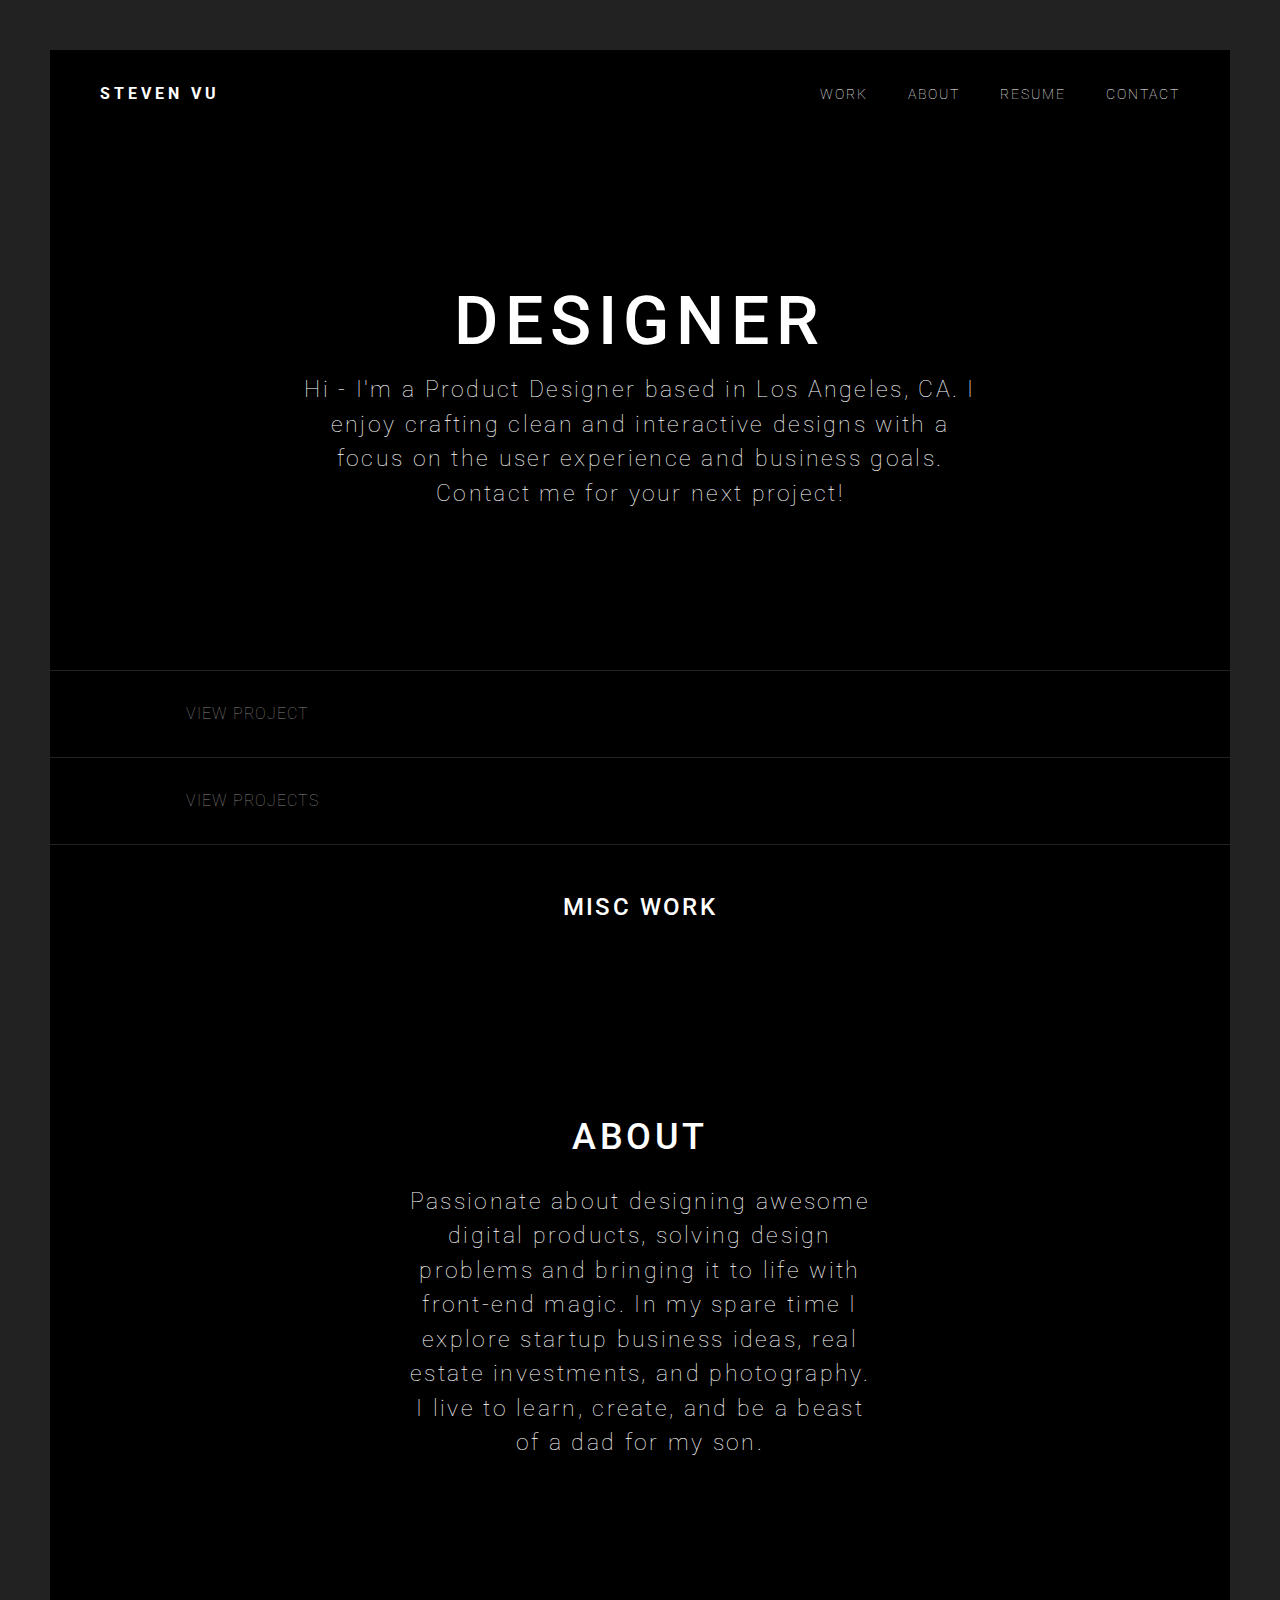
==== commit 9a7ee594: "about message" ====
--- a/index.html
+++ b/index.html
@@ -309,7 +309,7 @@
 
             <div class="about-text">
                 <h2>ABOUT</h2>
-                <p>Passionate about designing awesome digital products, solving design problems and bringing it to life with front-end magic. In my spare time I explore cryptocurrencies, startup ideas, real estate investments, and photography.</p>
+                <p>Passionate about designing awesome digital products, solving design problems and bringing it to life with front-end magic. In my spare time I explore startup business ideas, real estate investments, and photography. I live to learn, create, and be a beast of a dad for my son.</p>
             </div>
 
 
--- a/css/main.css
+++ b/css/main.css
@@ -385,7 +385,8 @@
     max-width: 80%;
   }
   #about .about-text p {
-    font-size: 12px;
+    font-size: 16px;
+    line-height:24px;
   }
   #about .about-text h2 {
     font-size: 18px;
@@ -710,7 +711,12 @@
   line-height: 24px;
 }
 
-
+.workdetails section {
+  display:flex;
+  flex-direction: column;
+  justify-content: center;
+  align-items: center;
+}
 @media only screen and (max-width: 480px) {
   .featured-container {
     display:flex;
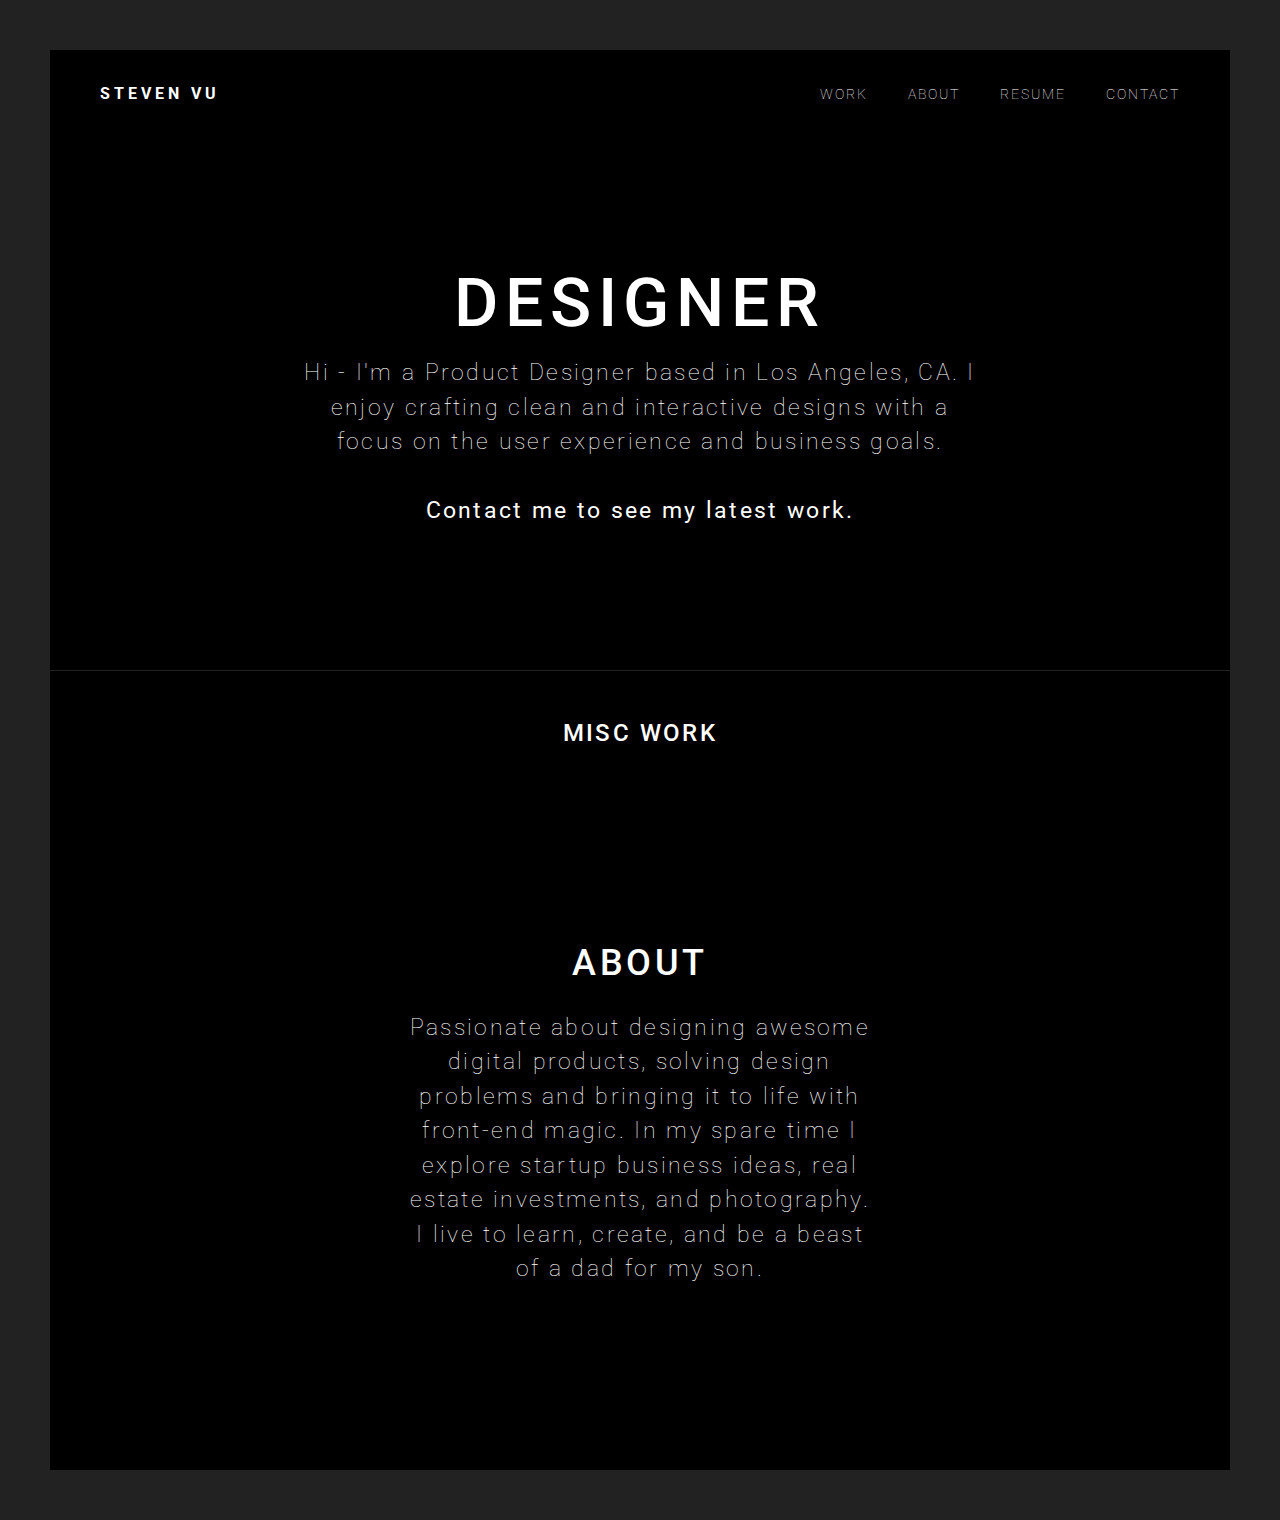
==== commit 9b52bcb1: "update order" ====
--- a/index.html
+++ b/index.html
@@ -24,7 +24,7 @@
                 <ul>
                     <li><a href="#workmain" data-title="workmain">Work</a></li>
                     <li><a href="#about" data-title="about">About</a></li>
-                    <li><a href="/StevenVu_Resume_2020.pdf" target="_blank">Resume</a></li>
+                    <li><a href="/SteveVu_Resume_2020.pdf" target="_blank">Resume</a></li>
                     <li><a href="mailto:stevevu79@gmail.com?Subject=Hello">Contact</a></li>
 
                 </ul>
@@ -34,11 +34,13 @@
             <div class="intro-wrapper">
                 <div class="intro-text">
                     <h1 class="animated-delay fadeInDown">DESIGNER</h1>
-                    <p class="animated-delay fadeInUp">Hi - I'm a Product Designer based in Los Angeles, CA. I enjoy crafting clean and interactive designs with a focus on the user experience and business goals. Contact me for your next project!</p>
-                </div>
-            </div>
-        </div>
-        <div id="workmain" class="featured">
+                    <p class="animated-delay fadeInUp">Hi - I'm a Product Designer based in Los Angeles, CA. I enjoy crafting clean and interactive designs with a focus on the user experience and business goals.<br>
+                    <br>
+                    <a href="mailto:stevevu79@gmail.com?Subject=Hello"><strong>Contact me to see my latest work.</strong></a></p>
+                </div>
+            </div>
+        </div>
+        <!-- <div id="workmain" class="featured">
             <a href="/ftv-app.html" class="featured-link">
             <div class="featured-container">
                 <div class="work-content">
@@ -65,21 +67,45 @@
                 </div>
             </div>
         </a>
-        </div>
+        </div> -->
         <div id="work" class="container">
             <div class="misc"><h2>MISC WORK</h2></div>
             <ul class="work-list">
-              <li>
-                  <a href="" data-client="SLACKR" data-work="UI CHALLENGE | LOGIN SCREEN" data-image="slackr" data-imagetype="jpg"><img src="https://www.stevenvu.com/images/thumb-slackr.jpg" alt="">
-                      <div class="work-tint">
-
-                          <div class="work-info">
-                              <h3>SLACKR</h3>
-                          </div>
-                      </div>
-
-                  </a>
-              </li>
+                <li>
+                    <a href="#" data-client="GREEN LABEL" data-work="USER EXPERIENCE | WEB DESIGN" data-image="greenlabel" data-imagetype="jpg"><img src="https://www.stevenvu.com/images/thumb-green-label.jpg" alt="">
+                        <div class="work-tint">
+  
+                            <div class="work-info">
+                                <h3>GREEN LABEL</h3>
+                            </div>
+                        </div>
+  
+                    </a>
+                </li>
+                <li>
+                    <a href="#" data-client="JUICY COUTURE" data-work="USER EXPERIENCE | VISUAL DESIGN" data-image="jctr" data-imagetype="jpg"><img src="https://www.stevenvu.com/images/thumb-jctr.jpg" alt="">
+                        <div class="work-tint">
+  
+                            <div class="work-info">
+                                <h3>JUICY COUTURE</h3>
+                            </div>
+                        </div>
+  
+                    </a>
+                </li>
+  
+                <li>
+                    <a href="" data-client="EAGLE CREEK" data-work="UX/UI PRODUCT PAGE REDESIGN" data-image="eaglecreek" data-imagetype="png"><img src="https://www.stevenvu.com/images/thumb-eaglecreek.jpg" alt="">
+                        <div class="work-tint">
+  
+                            <div class="work-info">
+                                <h3>EAGLE CREEK</h3>
+                            </div>
+                        </div>
+  
+                    </a>
+                </li>
+               
               <li>
                   <a href="#" data-client="ADMIN UI" data-work="UI CHALLENGE | ADMIN" data-image="liferay-ui" data-imagetype="jpg"><img src="https://www.stevenvu.com/images/thumb-liferay-ui.jpg" alt="">
                       <div class="work-tint">
@@ -92,6 +118,17 @@
                   </a>
               </li>
               <li>
+                <a href="" data-client="SLACKR" data-work="UI CHALLENGE | LOGIN SCREEN" data-image="slackr" data-imagetype="jpg"><img src="https://www.stevenvu.com/images/thumb-slackr.jpg" alt="">
+                    <div class="work-tint">
+
+                        <div class="work-info">
+                            <h3>SLACKR</h3>
+                        </div>
+                    </div>
+
+                </a>
+            </li>
+              <li>
                   <a href="#" data-client="SPOKEO PROTOTYPE" data-work="UI CHALLENGE | PROTOTYPE" data-image="Spokeo" data-imagetype="gif"><img src="https://www.stevenvu.com/images/thumb-spokeo.jpg" alt="">
                       <div class="work-tint">
 
@@ -136,40 +173,7 @@
 
                   </a>
               </li>
-              <li>
-                  <a href="#" data-client="GREEN LABEL" data-work="USER EXPERIENCE | WEB DESIGN" data-image="greenlabel" data-imagetype="jpg"><img src="https://www.stevenvu.com/images/thumb-green-label.jpg" alt="">
-                      <div class="work-tint">
-
-                          <div class="work-info">
-                              <h3>GREEN LABEL</h3>
-                          </div>
-                      </div>
-
-                  </a>
-              </li>
-              <li>
-                  <a href="#" data-client="JUICY COUTURE" data-work="USER EXPERIENCE | VISUAL DESIGN" data-image="jctr" data-imagetype="jpg"><img src="https://www.stevenvu.com/images/thumb-jctr.jpg" alt="">
-                      <div class="work-tint">
-
-                          <div class="work-info">
-                              <h3>JUICY COUTURE</h3>
-                          </div>
-                      </div>
-
-                  </a>
-              </li>
-
-              <li>
-                  <a href="" data-client="EAGLE CREEK" data-work="UX/UI PRODUCT PAGE REDESIGN" data-image="eaglecreek" data-imagetype="png"><img src="https://www.stevenvu.com/images/thumb-eaglecreek.jpg" alt="">
-                      <div class="work-tint">
-
-                          <div class="work-info">
-                              <h3>EAGLE CREEK</h3>
-                          </div>
-                      </div>
-
-                  </a>
-              </li>
+              
               <li>
                   <a href="" data-client="AG JEANS" data-work="USER EXPERIENCE | WEB DESIGN" data-image="agjeans" data-imagetype="jpg"><img src="https://www.stevenvu.com/images/thumb-agjn.jpg" alt="">
                       <div class="work-tint">
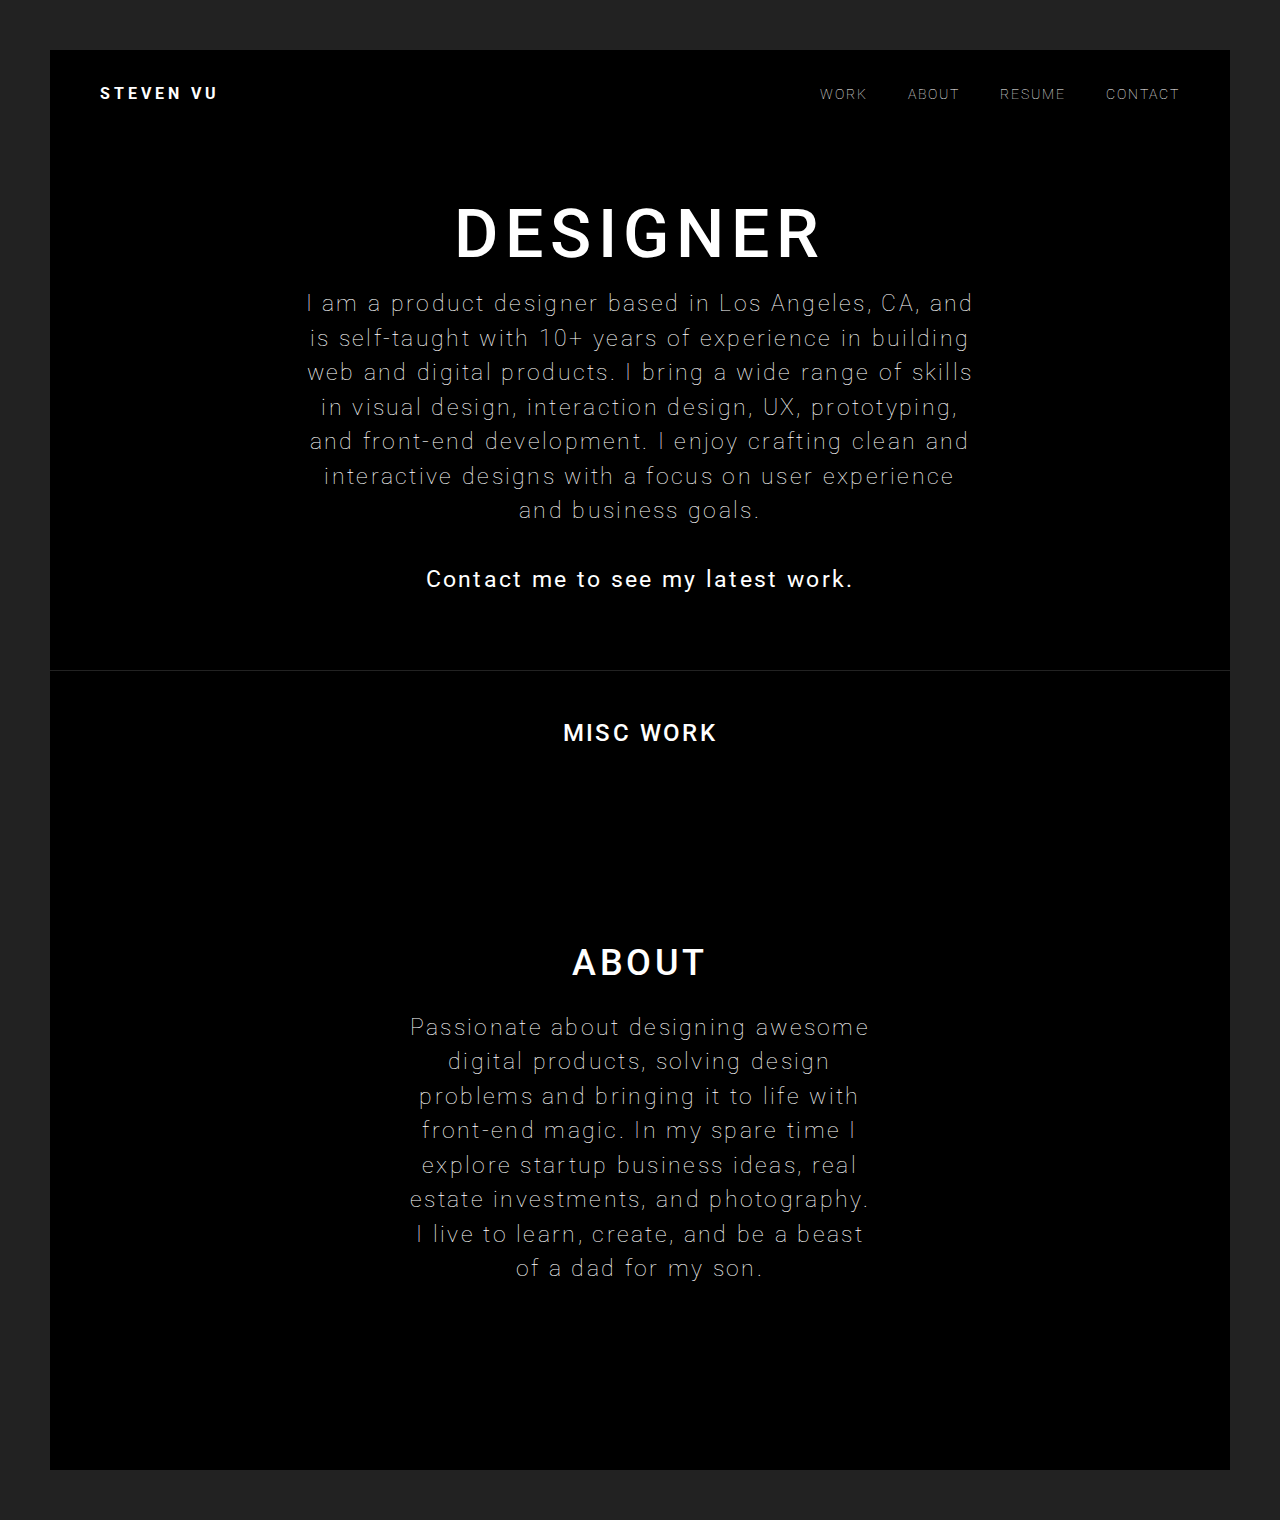
==== commit 82b1595f: "google analytics" ====
--- a/index.html
+++ b/index.html
@@ -9,6 +9,16 @@
     <!-- <link rel="stylesheet" href="less/main.less"> -->
     <link rel="stylesheet" href="https://maxcdn.bootstrapcdn.com/font-awesome/4.6.1/css/font-awesome.min.css">
     <link href="https://fonts.googleapis.com/css?family=Roboto:100,300,400,500,700" rel="stylesheet">
+    <!-- Global site tag (gtag.js) - Google Analytics -->
+    <script async src="https://www.googletagmanager.com/gtag/js?id=UA-4736439-4"></script>
+    <script>
+    window.dataLayer = window.dataLayer || [];
+    function gtag(){dataLayer.push(arguments);}
+    gtag('js', new Date());
+
+    gtag('config', 'UA-4736439-4');
+    </script>
+
 </head>
 
 <body>
@@ -34,7 +44,7 @@
             <div class="intro-wrapper">
                 <div class="intro-text">
                     <h1 class="animated-delay fadeInDown">DESIGNER</h1>
-                    <p class="animated-delay fadeInUp">Hi - I'm a Product Designer based in Los Angeles, CA. I enjoy crafting clean and interactive designs with a focus on the user experience and business goals.<br>
+                    <p class="animated-delay fadeInUp">I am a product designer based in Los Angeles, CA, and is self-taught with 10+ years of experience in building web and digital products. I bring a wide range of skills in visual design, interaction design, UX, prototyping, and front-end development. I enjoy crafting clean and interactive designs with a focus on user experience and business goals.<br>
                     <br>
                     <a href="mailto:stevevu79@gmail.com?Subject=Hello"><strong>Contact me to see my latest work.</strong></a></p>
                 </div>
